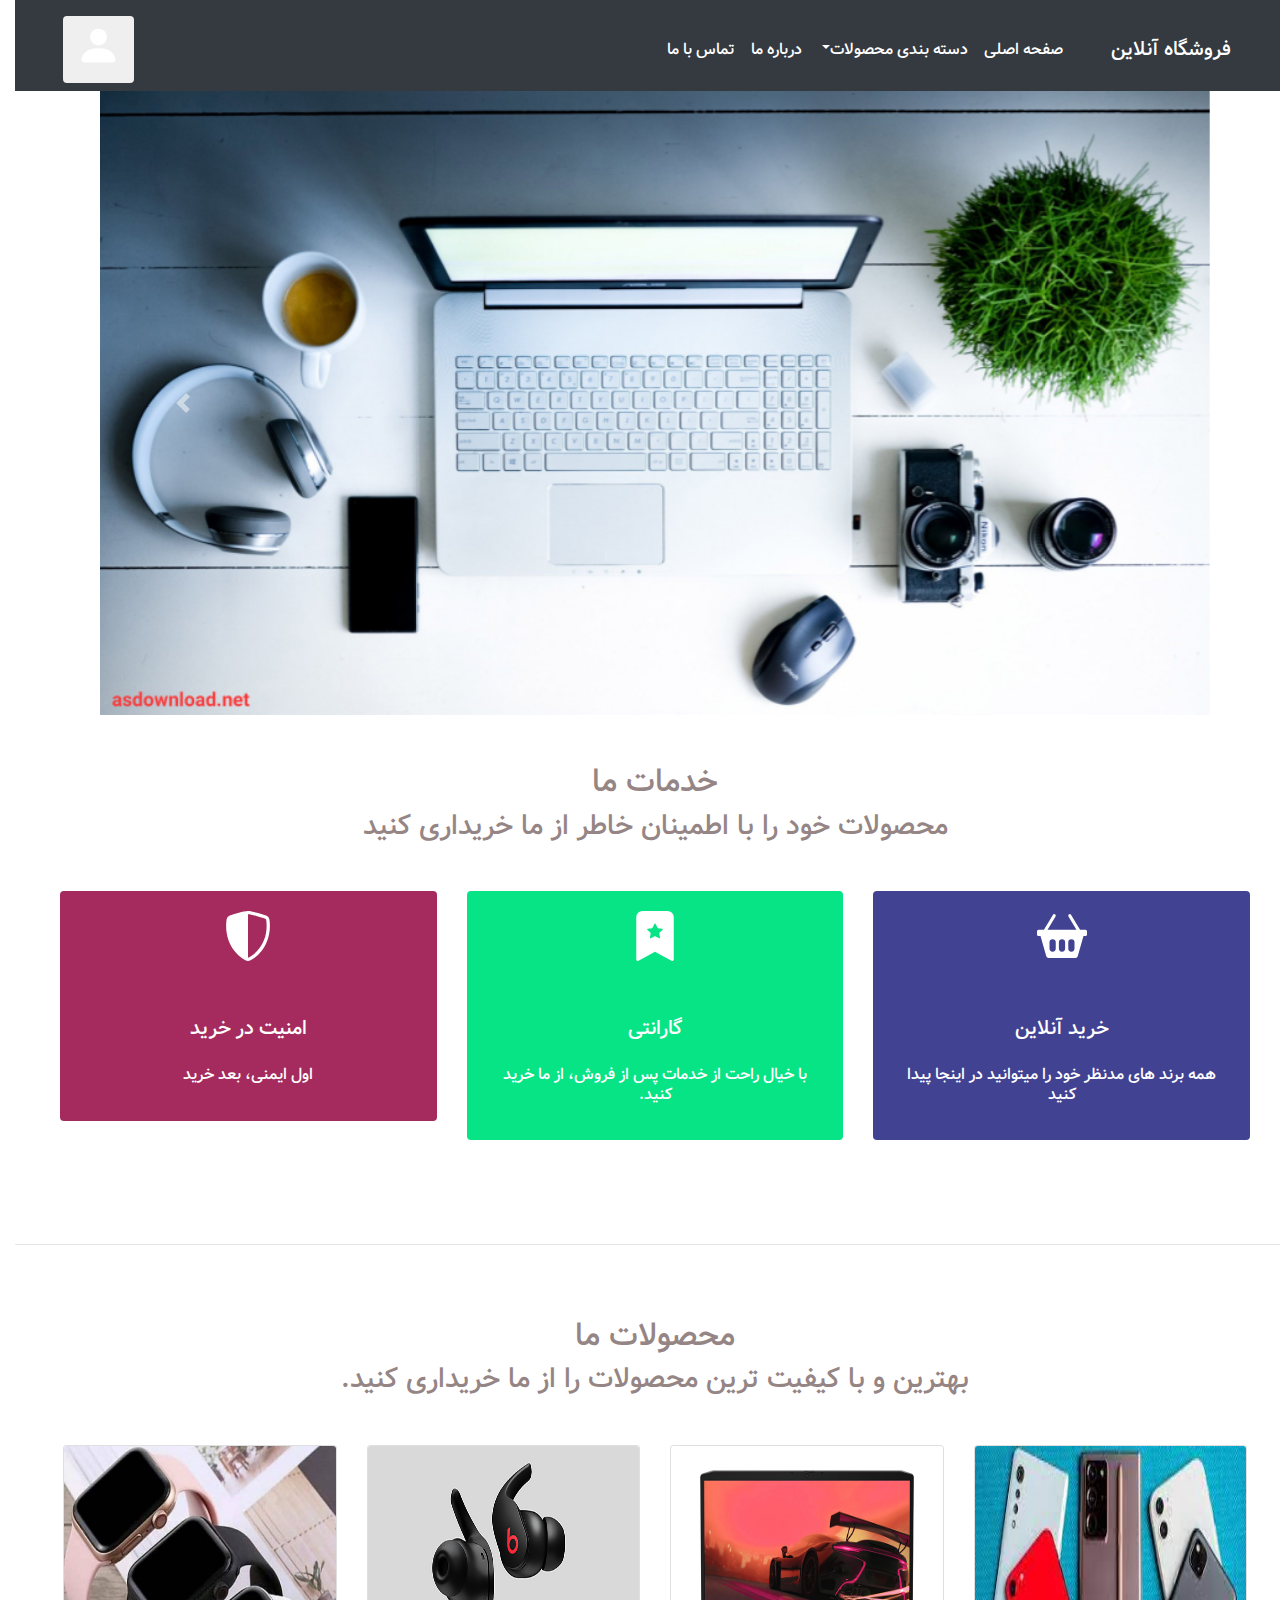
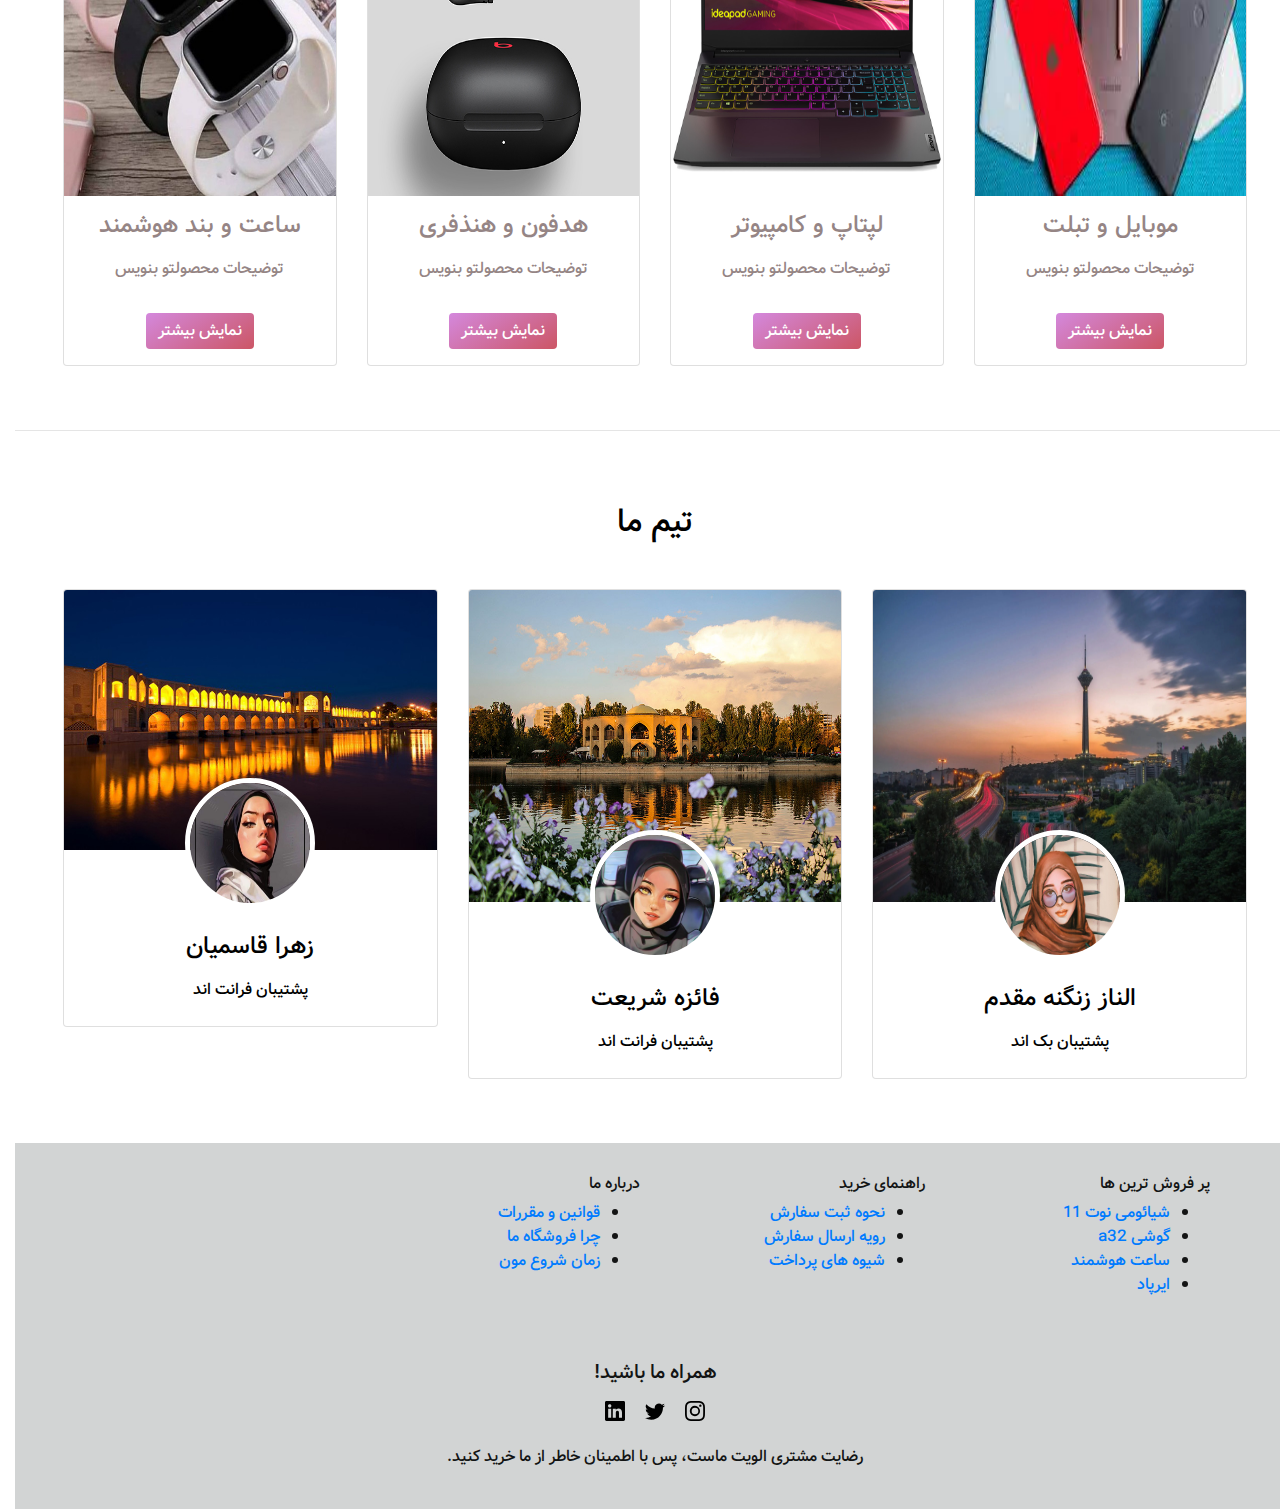
==== html/index.html @ e64381e4 "first comment" ====
<!DOCTYPE html>
<html lang="fa" dir="rtl">
<head>
    <meta charset="UTF-8">
    <meta name="viewport" content="width=device-width, initial-scale=1.0">
    <meta http-equiv="X-UA-Compatible" content="IE=edge" />
    <title>Template</title>
    <link rel="stylesheet" href="../css/style.css" />
    

    <link
      rel="stylesheet"
      href="https://cdn.rtlcss.com/bootstrap/v4.5.3/css/bootstrap.min.css"
      integrity="sha384-JvExCACAZcHNJEc7156QaHXTnQL3hQBixvj5RV5buE7vgnNEzzskDtx9NQ4p6BJe"
      crossorigin="anonymous">

    <link rel="stylesheet"
    href="https://cdn.jsdelivr.net/npm/bootstrap@4.0.0/dist/css/bootstrap.min.css"
    integrity="sha384-Gn5384xqQ1aoWXA+058RXPxPg6fy4IWvTNh0E263XmFcJlSAwiGgFAW/dAiS6JXm"
    crossorigin="anonymous">
    

    

</head>
<body>
    
  <!--header-->
    <header>
        <nav class="navbar navbar-expand-lg navbar-dark bg-dark px-5 pt-3" id="main-menu">
            <a href="#" class="navbar-brand">فروشگاه آنلاین</a>

            <button class="navbar-toggler" data-toggle="collapse" data-target="#main-nav">
                <span class="navbar-toggler-icon"></span>

            </button>

            <div class="collapse navbar-collapse justify-content-md-between" id="main-nav">

                <!--tab-bar-->
                <ul class="navbar-nav">
                    <li class="nav-item">
                        <a href="#" class="nav-link">صفحه اصلی</a>
                    </li>

                    <li class="nav-item dropdown">
                        <a href="#" class="nav-link dropdown-toggle" data-toggle="dropdown">دسته بندی محصولات</a>
                        <div class="dropdown-menu">
                            <a href="#" class="dropdown-item" id="women">لپتاپ</a>
                            <div class="dropdown-divider"></div>
                            <a href="#" class="dropdown-item">موبایل</a>
                            <div class="dropdown-divider"></div>
                            <a href="#" class="dropdown-item">کامپیوتر</a>
                        </div>
                    </li>

                    <li class="nav-item">
                        <a href="#" class="nav-link">درباره ما</a>
                    </li>

                    <li class="nav-item">
                        <a href="#" class="nav-link">تماس با ما</a>
                    </li>

                </ul>

                <!--icon login person-->
                <button class="btn text-white" data-toggle="modal" data-target="#login-modal">
                        <svg xmlns="http://www.w3.org/2000/svg" width="45" height="45" fill="currentColor" class="bi bi-person-fill" viewBox="0 0 16 16">
                          <path d="M3 14s-1 0-1-1 1-4 6-4 6 3 6 4-1 1-1 1H3Zm5-6a3 3 0 1 0 0-6 3 3 0 0 0 0 6Z"/>
                        </svg>
                </button>
                
            </div>
        </nav>
      <!--close navbar-->

  <!--model-login-person-->
  <!-- Modal -->
  <div class="modal fade" id="login-modal">
    <div class="modal-dialog">
      <div class="modal-content border-0">
        <div class="modal-header border-0">
          <h5 class="modal-title fs-5">ورود به سایت</h5>
          <button type="button" class="btn-close" data-bs-dismiss="modal" aria-label="Close">
            <span aria-hidden="true">&times;</span>
          </button>
        </div>
        <div class="modal-body px-5 py-5">
          <!--form-login-->
          <form>

            <div class="form-group" >
              <label for="exampleInputEmail1" >نام کاربری</label>
              <input type="email" class="form-control" id="exampleInputEmail1">
            </div>

            <div style="direction: rtl; text-align: right;" class="form-group">
              <label for="exampleInputPassword1" class="form-label">رمز عبور</label>
              <input type="password" class="form-control" id="exampleInputPassword1">
            </div>

            <button type="submit" class="btn btn-primary m-login" >ورود</button>

          </form>

        </div>
        <div class="modal-footer border-0 py-4">
            <div class="container-fluid">
                <div class="row">
                    <div class="col-12 text-white d-flex justify-content-center">
                        ورود با :
                    </div>
                    <div class="col-12 d-flex justify-content-center mt-2">
                        <!--icon-facebook-->
                        <a href="#" class="text-white h2">
                          <svg xmlns="http://www.w3.org/2000/svg" width="25" height="25" fill="currentColor" class="bi bi-facebook" viewBox="0 0 16 16">
                            <path d="M16 8.049c0-4.446-3.582-8.05-8-8.05C3.58 0-.002 3.603-.002 8.05c0 4.017 2.926 7.347 6.75 7.951v-5.625h-2.03V8.05H6.75V6.275c0-2.017 1.195-3.131 3.022-3.131.876 0 1.791.157 1.791.157v1.98h-1.009c-.993 0-1.303.621-1.303 1.258v1.51h2.218l-.354 2.326H9.25V16c3.824-.604 6.75-3.934 6.75-7.951z"/>
                          </svg>
                        </a>
                        
                        <!--icon-twitter-->
                        <a href="#" class="text-white h2 mx-3">
                          <svg xmlns="http://www.w3.org/2000/svg" width="25" height="25" fill="currentColor" class="bi bi-twitter" viewBox="0 0 16 16">
                            <path d="M5.026 15c6.038 0 9.341-5.003 9.341-9.334 0-.14 0-.282-.006-.422A6.685 6.685 0 0 0 16 3.542a6.658 6.658 0 0 1-1.889.518 3.301 3.301 0 0 0 1.447-1.817 6.533 6.533 0 0 1-2.087.793A3.286 3.286 0 0 0 7.875 6.03a9.325 9.325 0 0 1-6.767-3.429 3.289 3.289 0 0 0 1.018 4.382A3.323 3.323 0 0 1 .64 6.575v.045a3.288 3.288 0 0 0 2.632 3.218 3.203 3.203 0 0 1-.865.115 3.23 3.23 0 0 1-.614-.057 3.283 3.283 0 0 0 3.067 2.277A6.588 6.588 0 0 1 .78 13.58a6.32 6.32 0 0 1-.78-.045A9.344 9.344 0 0 0 5.026 15z"/>
                          </svg>
                        </a>

                        <!--icon-gmail-->
                        <a href="#" class="text-white h2">
                          <svg xmlns="http://www.w3.org/2000/svg" width="25" height="25" fill="currentColor" class="bi bi-google" viewBox="0 0 16 16">
                            <path d="M15.545 6.558a9.42 9.42 0 0 1 .139 1.626c0 2.434-.87 4.492-2.384 5.885h.002C11.978 15.292 10.158 16 8 16A8 8 0 1 1 8 0a7.689 7.689 0 0 1 5.352 2.082l-2.284 2.284A4.347 4.347 0 0 0 8 3.166c-2.087 0-3.86 1.408-4.492 3.304a4.792 4.792 0 0 0 0 3.063h.003c.635 1.893 2.405 3.301 4.492 3.301 1.078 0 2.004-.276 2.722-.764h-.003a3.702 3.702 0 0 0 1.599-2.431H8v-3.08h7.545z"/>
                          </svg>
                        </a>

                    </div>
                </div>
            </div>
        </div>
      </div>
    </div>
  </div>
  <!--close modal-->

  <!--carousel begin-->
  <div class="container"> 
    <div id="mycarousel" class="carousel slide" data-ride="carousel">
        <div class="carousel-inner">
          <div class="carousel-item active">
            <img class="d-block w-100" src="../img/01.jpg" alt="First slide">
          </div>
          <div class="carousel-item">
            <img class="d-block w-100" src="../img/2.jpg" alt="Second slide">
          </div>
          <div class="carousel-item">
            <img class="d-block w-100" src="../img/3.jpg" alt="Third slide">
          </div>
        </div>
        <a class="carousel-control-prev" href="#mycarousel" role="button" data-slide="prev">
          <span class="carousel-control-prev-icon" aria-hidden="true"></span>
          <span class="sr-only">Previous</span>
        </a>
        <a class="carousel-control-next" href="#mycarousel" role="button" data-slide="next">
          <span class="carousel-control-next-icon" aria-hidden="true"></span>
          <span class="sr-only">Next</span>
        </a>
      </div>
</div>
<!--ccarousel end-->
  
    </header>
  <!--header end-->

  <!--servises-->
  <section class="services py-4">
    <div class="cuntainer">
      <!--text-->
      <div class="row">
        <div  class="col-12 text-center my-4">
          <h2>خدمات ما</h2>
          <h3>محصولات خود را با اطمینان خاطر از ما خریداری کنید</h3>
        </div>
      </div>

        <!--card-->
        <div class="row my-0 mb-5" id="card-row">
          <!--card1-->
          <div class="col-12 col-md-4 py-3">
            <div class="card text-center border-0 shadow text-white" style="background: rgb(66, 66, 147);">
              <div class="card-body">
                <svg xmlns="http://www.w3.org/2000/svg" width="50" height="50" fill="currentColor" class="bi bi-basket2-fill" viewBox="0 0 16 16">
                  <path d="M5.929 1.757a.5.5 0 1 0-.858-.514L2.217 6H.5a.5.5 0 0 0-.5.5v1a.5.5 0 0 0 .5.5h.623l1.844 6.456A.75.75 0 0 0 3.69 15h8.622a.75.75 0 0 0 .722-.544L14.877 8h.623a.5.5 0 0 0 .5-.5v-1a.5.5 0 0 0-.5-.5h-1.717L10.93 1.243a.5.5 0 1 0-.858.514L12.617 6H3.383L5.93 1.757zM4 10a1 1 0 0 1 2 0v2a1 1 0 1 1-2 0v-2zm3 0a1 1 0 0 1 2 0v2a1 1 0 1 1-2 0v-2zm4-1a1 1 0 0 1 1 1v2a1 1 0 1 1-2 0v-2a1 1 0 0 1 1-1z"/>
                </svg>
                <h5 class="card-title my-4 pt-4">خرید آنلاین</h5>
                <h6 class="card-text pb-3">همه برند های مدنظر خود را میتوانید در اینجا پیدا کنید</h6>
              </div>
            </div>
          </div>
          <!--card2-->
          <div class="col-12 col-md-4 py-3">
            <div class="card text-center border-0 shadow text-white" style="background:  rgb(7, 228, 133) ;">
              <div class="card-body">
                <svg xmlns="http://www.w3.org/2000/svg" width="50" height="50" fill="currentColor" class="bi bi-bookmark-star-fill" viewBox="0 0 16 16">
                  <path fill-rule="evenodd" d="M2 15.5V2a2 2 0 0 1 2-2h8a2 2 0 0 1 2 2v13.5a.5.5 0 0 1-.74.439L8 13.069l-5.26 2.87A.5.5 0 0 1 2 15.5zM8.16 4.1a.178.178 0 0 0-.32 0l-.634 1.285a.178.178 0 0 1-.134.098l-1.42.206a.178.178 0 0 0-.098.303L6.58 6.993c.042.041.061.1.051.158L6.39 8.565a.178.178 0 0 0 .258.187l1.27-.668a.178.178 0 0 1 .165 0l1.27.668a.178.178 0 0 0 .257-.187L9.368 7.15a.178.178 0 0 1 .05-.158l1.028-1.001a.178.178 0 0 0-.098-.303l-1.42-.206a.178.178 0 0 1-.134-.098L8.16 4.1z"/>
                </svg>
                <h5 class="card-title my-4 pt-4">گارانتی</h5>
                <h6 class="card-text pb-3">با خیال راحت از خدمات پس از فروش، از ما خرید کنید.</h6>
              </div>
            </div>
          </div>
          <!--card3-->
          <div class="col-12 col-md-4 my-3">
            <div class="card text-center border-0 shadow text-white" style="background: rgb(165, 43, 94);">
              <div class="card-body">
                <svg xmlns="http://www.w3.org/2000/svg" width="50" height="50" fill="currentColor" class="bi bi-shield-shaded" viewBox="0 0 16 16">
                  <path fill-rule="evenodd" d="M8 14.933a.615.615 0 0 0 .1-.025c.076-.023.174-.061.294-.118.24-.113.547-.29.893-.533a10.726 10.726 0 0 0 2.287-2.233c1.527-1.997 2.807-5.031 2.253-9.188a.48.48 0 0 0-.328-.39c-.651-.213-1.75-.56-2.837-.855C9.552 1.29 8.531 1.067 8 1.067v13.866zM5.072.56C6.157.265 7.31 0 8 0s1.843.265 2.928.56c1.11.3 2.229.655 2.887.87a1.54 1.54 0 0 1 1.044 1.262c.596 4.477-.787 7.795-2.465 9.99a11.775 11.775 0 0 1-2.517 2.453 7.159 7.159 0 0 1-1.048.625c-.28.132-.581.24-.829.24s-.548-.108-.829-.24a7.158 7.158 0 0 1-1.048-.625 11.777 11.777 0 0 1-2.517-2.453C1.928 10.487.545 7.169 1.141 2.692A1.54 1.54 0 0 1 2.185 1.43 62.456 62.456 0 0 1 5.072.56z"/>
                </svg>
                <h5 class="card-title my-4 pt-4">امنیت در خرید</h5>
                <h6 class="card-text pb-3">اول ایمنی، بعد خرید</h6>
              </div>
            </div>
          </div>

        </div>
        <!--card end/row-->

    </div>
  </section>
  <!--servises end-->
  <hr>

  <!--product begin-->
  <section class="services">
    <div class="cuntainer m-5">
      <!--text-->
      <div class="row mt-0">
        <div  class="col-12 text-center my-4">
          <h2>محصولات ما</h2>
          <h3>بهترین و با کیفیت ترین محصولات را از ما خریداری کنید.</h3>
        </div>
      </div>
      
      <div class="row">
        <div class="col-lg-3 col-md-6 my-3">
        <div class="card text-center">
          <img class="card-img-top" width="400px" height="350px" src="../img/p1.jpg" alt="">
          <div class="card-block">
            <h4 class="card-title my-3">موبایل و تبلت</h4>
            <p class="card-text">توضیحات محصولتو بنویس</p>
            <div class="py-3">
              <a href="http://v4-alpha.getbootstrap.com/components/card/" class="btn btn-primary pro-btn">نمایش بیشتر</a>
            </div>
            
        </div>
        </div>
      </div>
    
    <div class="col-lg-3 col-md-6 my-3">
        <div class="card card-inverse card-primary text-center">
          <img class="card-img-top" width="400px" height="350px" src="../img/p2.jpg" alt="">
          <div class="card-block">
            <h4 class="card-title my-3">لپتاپ و کامپیوتر</h4>
            <p class="card-text">توضیحات محصولتو بنویس</p>
            <div class="py-3">
            <a href="http://v4-alpha.getbootstrap.com/components/card/" class="btn btn-primary pro-btn">نمایش بیشتر</a>
            </div>
            
        </div>
        </div>
    </div>
    
    
    <div class="col-lg-3 col-md-6 my-3">
        <div class="card card-inverse card-success text-center">
          <img class="card-img-top" width="400px" height="350px" src="../img/p3.jpg" alt="">
          <div class="card-block">
            <h4 class="card-title my-3">هدفون و هنذفری</h4>
            <p class="card-text">توضیحات محصولتو بنویس</p>
            <div class="py-3">
              <a href="http://v4-alpha.getbootstrap.com/components/card/" class="btn btn-primary pro-btn">نمایش بیشتر</a>
            </div>
        </div>
        </div>
    </div>
    
    <div class="col-lg-3 col-md-6 my-3">
        <div class="card card-inverse card-info text-center">
          <img class="card-img-top" width="400px" height="350px" src="../img/p4.jpeg" alt="">
          <div class="card-block">
            <h4 class="card-title my-3">ساعت و بند هوشمند</h4>
            <p class="card-text">توضیحات محصولتو بنویس</p>
            <div class="py-3">
              <a href="http://v4-alpha.getbootstrap.com/components/card/" class="btn btn-primary pro-btn">نمایش بیشتر</a>
            </div>
        </div>
        </div>
    </div>
    
    </div>
</div>
    </div>
  </section>
  <!--product end-->
   <hr>

  <!-- Instagram Section Begin -->
  <!--<section class="instagram spad py-4">
    <div class="container">
        <div class="row">
            <div class="col-lg-8">
                <div class="instagram__pic">
                    <div class="instagram__pic__item set-bg" data-setbg="">
                      <img src="../img/teaser1.jpg" width="250px" height="250px" alt="">
                    </div>
                    <div class="instagram__pic__item set-bg" data-setbg="">
                      <img src="../img/teaser2.jpg" width="250px" height="250px" alt="">
                    </div>
                    <div class="instagram__pic__item set-bg" data-setbg="">
                      <img src="../img/teaser3.jpg" width="250px" height="250px" alt="">
                    </div>
                    <div class="instagram__pic__item set-bg" data-setbg="">
                      <img src="../img/teaser4.jpg" width="250px" height="250px" alt="">
                    </div>
                    <div class="instagram__pic__item set-bg" data-setbg="">
                      <img src="../img/teaser5.jpg" width="250px" height="250px" alt="">
                    </div>
                    <div class="instagram__pic__item set-bg" data-setbg="">
                      <img src="../img/teaser6.jpg" width="250px" height="250px" alt="">
                    </div>
                </div>
            </div>
            <div class="col-lg-4">
                <div class="instagram__text">
                    <h2>Instagram</h2>
                    <p>Lorem ipsum dolor sit amet, consectetur adipiscing elit, sed do eiusmod tempor incididunt ut
                    labore et dolore magna aliqua.</p>
                    <h3>#Male_Fashion</h3>
                </div>
            </div>
        </div>
    </div>
</section>-->
<!-- Instagram Section End -->

<!--team begin-->
<section class="services" id="team">
  <div class="cuntainer m-5">
    <!--text-->
    <div class="row mt-0">
      <div  class="col-12 text-center my-4">
        <h2>تیم ما</h2>
      </div>
    </div>
    
    <div class="row">
      <div class="col-sm-6 col-md-4 my-3">
      <div class="card text-center">
        <img class="card-img-top" src="../img/team1.jpg" width="312" height="312" alt="">
        <div class="card-block">
          <div class="card-avetar">
            <img src="../img/admin1.jpg" width="100" height="150" alt="">
          </div>
          <h4 class="card-title my-3">الناز زنگنه مقدم</h4>
          <p class="card-text mb-4">پشتیبان بک اند</p>   
      </div>
    </div>
    </div>

    <div class="col-sm-6 col-md-4 my-3">
      <div class="card text-center">
        <img class="card-img-top" src="../img/team2.jpg" width="312" height="312" alt="">
        <div class="card-block">
          <div class="card-avetar">
            <img src="../img/admin2.jpeg" width="100" height="150" alt="">
          </div>
          <h4 class="card-title my-3">فائزه شریعت</h4>
          <p class="card-text mb-4">پشتیبان فرانت اند</p>   
      </div>
    </div>
    </div>

    <div class="col-sm-6 col-md-4 my-3">
      <div class="card text-center">
        <img class="card-img-top" src="../img/team3.jpg" alt="">
        <div class="card-block">
          <div class="card-avetar">
            <img src="../img/admin3.jpg" width="100" height="150" alt="">
          </div>
          <h4 class="card-title my-3">زهرا قاسمیان</h4>
          <p class="card-text mb-4">پشتیبان فرانت اند</p>   
      </div>
    </div>
    </div>

  </div>
</div>
</section>
<!--team end-->


<!-- Footer Section Begin -->
<footer class="footer" style="color: rgb(19, 20, 20); background-color:rgb(210, 212, 212);">
  <div class="container">
      <div class="row">
          <!--<div class="col-lg-3 col-md-6 col-sm-6" id="footer">
              <div class="footer__about" >
                  <div class="footer__logo">
                      <a href="#"><img src="img/footer-logo.png" alt=""></a>
                      <svg xmlns="http://www.w3.org/2000/svg" width="20" height="20" fill="currentColor" class="bi bi-browser-edge" viewBox="0 0 16 16">
                        <path d="M9.482 9.341c-.069.062-.17.153-.17.309 0 .162.107.325.3.456.877.613 2.521.54 2.592.538h.002c.667 0 1.32-.18 1.894-.519A3.838 3.838 0 0 0 16 6.819c.018-1.316-.44-2.218-.666-2.664l-.04-.08C13.963 1.487 11.106 0 8 0A8 8 0 0 0 .473 5.29C1.488 4.048 3.183 3.262 5 3.262c2.83 0 5.01 1.885 5.01 4.797h-.004v.002c0 .338-.168.832-.487 1.244l.006-.006a.594.594 0 0 1-.043.041Z"/>
                        <path d="M.01 7.753a8.137 8.137 0 0 0 .753 3.641 8 8 0 0 0 6.495 4.564 5.21 5.21 0 0 1-.785-.377h-.01l-.12-.075a5.45 5.45 0 0 1-1.56-1.463A5.543 5.543 0 0 1 6.81 5.8l.01-.004.025-.012c.208-.098.62-.292 1.167-.285.129.001.257.012.384.033a4.037 4.037 0 0 0-.993-.698l-.01-.005C6.348 4.282 5.199 4.263 5 4.263c-2.44 0-4.824 1.634-4.99 3.49Zm10.263 7.912c.088-.027.177-.054.265-.084-.102.032-.204.06-.307.086l.042-.002Z"/>
                        <path d="M10.228 15.667a5.21 5.21 0 0 0 .303-.086l.082-.025a8.019 8.019 0 0 0 4.162-3.3.25.25 0 0 0-.331-.35c-.215.112-.436.21-.663.294a6.367 6.367 0 0 1-2.243.4c-2.957 0-5.532-2.031-5.532-4.644.002-.135.017-.268.046-.399a4.543 4.543 0 0 0-.46 5.898l.003.005c.315.441.707.821 1.158 1.121h.003l.144.09c.877.55 1.721 1.078 3.328.996Z"/>
                      </svg>

                      <svg xmlns="http://www.w3.org/2000/svg" width="20" height="20" fill="currentColor" class="bi bi-browser-firefox" viewBox="0 0 16 16">
                        <path d="M13.384 3.408c.535.276 1.22 1.152 1.556 1.963a7.98 7.98 0 0 1 .503 3.897l-.009.077a8.533 8.533 0 0 1-.026.224A7.758 7.758 0 0 1 .006 8.257v-.04c.016-.363.055-.724.114-1.082.01-.074.075-.42.09-.489l.01-.051a6.551 6.551 0 0 1 1.041-2.35c.217-.31.46-.6.725-.87.233-.238.487-.456.758-.65a1.5 1.5 0 0 1 .26-.137c-.018.268-.04 1.553.268 1.943h.003a5.744 5.744 0 0 1 1.868-1.443 3.597 3.597 0 0 0 .021 1.896c.07.047.137.098.2.152.107.09.226.207.454.433l.068.066.009.009a1.933 1.933 0 0 0 .213.18c.383.287.943.563 1.306.741.201.1.342.168.359.193l.004.008c-.012.193-.695.858-.933.858-2.206 0-2.564 1.335-2.564 1.335.087.997.714 1.839 1.517 2.357a3.72 3.72 0 0 0 .439.241c.076.034.152.065.228.094.325.115.665.18 1.01.194 3.043.143 4.155-2.804 3.129-4.745v-.001a3.005 3.005 0 0 0-.731-.9 2.945 2.945 0 0 0-.571-.37l-.003-.002a2.679 2.679 0 0 1 1.87.454 3.915 3.915 0 0 0-3.396-1.983c-.078 0-.153.005-.23.01l-.042.003V4.31h-.002a3.882 3.882 0 0 0-.8.14 6.454 6.454 0 0 0-.333-.314 2.321 2.321 0 0 0-.2-.152 3.594 3.594 0 0 1-.088-.383 4.88 4.88 0 0 1 1.352-.289l.05-.003c.052-.004.125-.01.205-.012C7.996 2.212 8.733.843 10.17.002l-.003.005.003-.001.002-.002h.002l.002-.002a.028.028 0 0 1 .015 0 .02.02 0 0 1 .012.007 2.408 2.408 0 0 0 .206.48c.06.103.122.2.183.297.49.774 1.023 1.379 1.543 1.968.771.874 1.512 1.715 2.036 3.02l-.001-.013a8.06 8.06 0 0 0-.786-2.353Z"/>
                      </svg>

                      <svg xmlns="http://www.w3.org/2000/svg" width="20" height="20" fill="currentColor" class="bi bi-browser-edge" viewBox="0 0 16 16">
                        <path d="M9.482 9.341c-.069.062-.17.153-.17.309 0 .162.107.325.3.456.877.613 2.521.54 2.592.538h.002c.667 0 1.32-.18 1.894-.519A3.838 3.838 0 0 0 16 6.819c.018-1.316-.44-2.218-.666-2.664l-.04-.08C13.963 1.487 11.106 0 8 0A8 8 0 0 0 .473 5.29C1.488 4.048 3.183 3.262 5 3.262c2.83 0 5.01 1.885 5.01 4.797h-.004v.002c0 .338-.168.832-.487 1.244l.006-.006a.594.594 0 0 1-.043.041Z"/>
                        <path d="M.01 7.753a8.137 8.137 0 0 0 .753 3.641 8 8 0 0 0 6.495 4.564 5.21 5.21 0 0 1-.785-.377h-.01l-.12-.075a5.45 5.45 0 0 1-1.56-1.463A5.543 5.543 0 0 1 6.81 5.8l.01-.004.025-.012c.208-.098.62-.292 1.167-.285.129.001.257.012.384.033a4.037 4.037 0 0 0-.993-.698l-.01-.005C6.348 4.282 5.199 4.263 5 4.263c-2.44 0-4.824 1.634-4.99 3.49Zm10.263 7.912c.088-.027.177-.054.265-.084-.102.032-.204.06-.307.086l.042-.002Z"/>
                        <path d="M10.228 15.667a5.21 5.21 0 0 0 .303-.086l.082-.025a8.019 8.019 0 0 0 4.162-3.3.25.25 0 0 0-.331-.35c-.215.112-.436.21-.663.294a6.367 6.367 0 0 1-2.243.4c-2.957 0-5.532-2.031-5.532-4.644.002-.135.017-.268.046-.399a4.543 4.543 0 0 0-.46 5.898l.003.005c.315.441.707.821 1.158 1.121h.003l.144.09c.877.55 1.721 1.078 3.328.996Z"/>
                      </svg>
                  </div>
                  <p class="py-3">رضایت مشتری الویت ماست، پس با اطمینان خاطر از ما خرید کنید.</p>
                  <a href="#"><img src="img/payment.png" alt=""></a>
              </div>
          </div>-->
          <div class="col-lg-2 offset-lg-1 col-md-3 col-sm-6">
              <div class="footer__widget" id="footer">
                  <h6>پر فروش ترین ها</h6>
                  <ul>
                      <li><a href="#">شیائومی نوت 11</a></li>
                      <li><a href="#">گوشی a32</a></li>
                      <li><a href="#">ساعت هوشمند</a></li>
                      <li><a href="#">ایرپاد</a></li>
                  </ul>
              </div>
          </div>
          <div class="col-md-3 col-sm-6">
              <div class="footer__widget" id="footer"  >
                  <h6>راهنمای خرید</h6>
                  <ul>
                      <li><a href="#">نحوه ثبت سفارش</a></li>
                      <li><a href="#">رویه ارسال سفارش</a></li>
                      <li><a href="#">شیوه های پرداخت</a></li>
                      
                  </ul>
              </div>
          </div>
          <!--<div class="col-lg-3 offset-lg-1 col-md-6 col-sm-6">
              <div class="footer__widget">
                  <h6>درباره ما</h6>
                  <div class="footer__newslatter">
                      <p>Be the first to know about new arrivals, look books, sales & promos!</p>
                      <form action="#">
                          <input type="text" placeholder="Your email">
                          <button type="submit"><span class="icon_mail_alt"></span></button>
                      </form>
                  </div>
              </div>
          </div>-->
          <div class="col-md-3 col-sm-6">
            <div class="footer__widget" id="footer"  >
                <h6>درباره ما</h6>
                <ul>
                    <li><a href="#">قوانین و مقررات</a></li>
                    <li><a href="#">چرا فروشگاه ما</a></li>
                    <li><a href="#">زمان شروع مون</a></li>
                    
                </ul>
            </div>
        </div>

      </div>

      
      <div class="row">
          <div class="col-lg-12 text-center mt-5">
            <h5> همراه ما باشید!</h5>
              <div class="footer-logo p-2">
                <!--instagram-->
                <a href="#" style="color: black;">
                  <svg xmlns="http://www.w3.org/2000/svg" width="20" height="20" fill="currentColor" class="bi bi-instagram" viewBox="0 0 16 16">
                  <path d="M8 0C5.829 0 5.556.01 4.703.048 3.85.088 3.269.222 2.76.42a3.917 3.917 0 0 0-1.417.923A3.927 3.927 0 0 0 .42 2.76C.222 3.268.087 3.85.048 4.7.01 5.555 0 5.827 0 8.001c0 2.172.01 2.444.048 3.297.04.852.174 1.433.372 1.942.205.526.478.972.923 1.417.444.445.89.719 1.416.923.51.198 1.09.333 1.942.372C5.555 15.99 5.827 16 8 16s2.444-.01 3.298-.048c.851-.04 1.434-.174 1.943-.372a3.916 3.916 0 0 0 1.416-.923c.445-.445.718-.891.923-1.417.197-.509.332-1.09.372-1.942C15.99 10.445 16 10.173 16 8s-.01-2.445-.048-3.299c-.04-.851-.175-1.433-.372-1.941a3.926 3.926 0 0 0-.923-1.417A3.911 3.911 0 0 0 13.24.42c-.51-.198-1.092-.333-1.943-.372C10.443.01 10.172 0 7.998 0h.003zm-.717 1.442h.718c2.136 0 2.389.007 3.232.046.78.035 1.204.166 1.486.275.373.145.64.319.92.599.28.28.453.546.598.92.11.281.24.705.275 1.485.039.843.047 1.096.047 3.231s-.008 2.389-.047 3.232c-.035.78-.166 1.203-.275 1.485a2.47 2.47 0 0 1-.599.919c-.28.28-.546.453-.92.598-.28.11-.704.24-1.485.276-.843.038-1.096.047-3.232.047s-2.39-.009-3.233-.047c-.78-.036-1.203-.166-1.485-.276a2.478 2.478 0 0 1-.92-.598 2.48 2.48 0 0 1-.6-.92c-.109-.281-.24-.705-.275-1.485-.038-.843-.046-1.096-.046-3.233 0-2.136.008-2.388.046-3.231.036-.78.166-1.204.276-1.486.145-.373.319-.64.599-.92.28-.28.546-.453.92-.598.282-.11.705-.24 1.485-.276.738-.034 1.024-.044 2.515-.045v.002zm4.988 1.328a.96.96 0 1 0 0 1.92.96.96 0 0 0 0-1.92zm-4.27 1.122a4.109 4.109 0 1 0 0 8.217 4.109 4.109 0 0 0 0-8.217zm0 1.441a2.667 2.667 0 1 1 0 5.334 2.667 2.667 0 0 1 0-5.334z"/>
                </svg>
              </a>

                <!--twitter-->
                <a href="#" class="mx-3" style="color: black;">
                <svg xmlns="http://www.w3.org/2000/svg" width="20" height="20" fill="currentColor" class="bi bi-twitter" viewBox="0 0 16 16">
                  <path d="M5.026 15c6.038 0 9.341-5.003 9.341-9.334 0-.14 0-.282-.006-.422A6.685 6.685 0 0 0 16 3.542a6.658 6.658 0 0 1-1.889.518 3.301 3.301 0 0 0 1.447-1.817 6.533 6.533 0 0 1-2.087.793A3.286 3.286 0 0 0 7.875 6.03a9.325 9.325 0 0 1-6.767-3.429 3.289 3.289 0 0 0 1.018 4.382A3.323 3.323 0 0 1 .64 6.575v.045a3.288 3.288 0 0 0 2.632 3.218 3.203 3.203 0 0 1-.865.115 3.23 3.23 0 0 1-.614-.057 3.283 3.283 0 0 0 3.067 2.277A6.588 6.588 0 0 1 .78 13.58a6.32 6.32 0 0 1-.78-.045A9.344 9.344 0 0 0 5.026 15z"/>
                </svg>
              </a>
              
                <!--linkdin-->
                <a href="#" style="color: black;">
                <svg xmlns="http://www.w3.org/2000/svg" width="20" height="20" fill="currentColor" class="bi bi-linkedin" viewBox="0 0 16 16">
                  <path d="M0 1.146C0 .513.526 0 1.175 0h13.65C15.474 0 16 .513 16 1.146v13.708c0 .633-.526 1.146-1.175 1.146H1.175C.526 16 0 15.487 0 14.854V1.146zm4.943 12.248V6.169H2.542v7.225h2.401zm-1.2-8.212c.837 0 1.358-.554 1.358-1.248-.015-.709-.52-1.248-1.342-1.248-.822 0-1.359.54-1.359 1.248 0 .694.521 1.248 1.327 1.248h.016zm4.908 8.212V9.359c0-.216.016-.432.08-.586.173-.431.568-.878 1.232-.878.869 0 1.216.662 1.216 1.634v3.865h2.401V9.25c0-2.22-1.184-3.252-2.764-3.252-1.274 0-1.845.7-2.165 1.193v.025h-.016a5.54 5.54 0 0 1 .016-.025V6.169h-2.4c.03.678 0 7.225 0 7.225h2.4z"/>
                </svg>
              </a>

                  <p class="p-3"> رضایت مشتری الویت ماست، پس با اطمینان خاطر از ما خرید کنید.</p>
              </div>
          </div>
      </div>

      
  </div>
</footer>
<!-- Footer Section End -->







  <!--script-->
  <script
      src="https://cdn.jsdelivr.net/npm/jquery@3.5.1/dist/jquery.slim.min.js"
      integrity="sha384-DfXdz2htPH0lsSSs5nCTpuj/zy4C+OGpamoFVy38MVBnE+IbbVYUew+OrCXaRkfj"
      crossorigin="anonymous">
  </script>
  
  <script
    src="https://cdn.jsdelivr.net/npm/popper.js@1.16.1/dist/umd/popper.min.js"
    integrity="sha384-9/reFTGAW83EW2RDu2S0VKaIzap3H66lZH81PoYlFhbGU+6BZp6G7niu735Sk7lN"
    crossorigin="anonymous">
  </script>

  <script
    src="https://cdn.jsdelivr.net/npm/bootstrap@4.6.2/dist/js/bootstrap.min.js"
    integrity="sha384-+sLIOodYLS7CIrQpBjl+C7nPvqq+FbNUBDunl/OZv93DB7Ln/533i8e/mZXLi/P+"
    crossorigin="anonymous">
  </script>
  <!--script end-->

    

</body>
</html>
---- css/style.css ----
/*{
    margin: 0;
    padding: 0;
    
    direction: rtl;
    font-family: Vazir;
}*/

@font-face { 
    font-family: Vazir-Medium;
    font-weight: normal;
    font-style: normal;
    src: url('../fonts/Vazir-Medium.woff2') format('woff2'),
    url('../fonts/Vazir-Medium.woff') format('woff'),
    url('../fonts/Vazir-Medium.eot') format('eot');
    
    
    

}


body{
    
    direction: rtl;
    font-family: Vazir-Medium !important
    
       /*font-family: 'iransans';*/
}

#main-menu{
    direction: rtl;
}

#main-menu .navbar-nav .nav-link{
    color: white;
}

.m-login{
    background: linear-gradient(90deg,#f093fb,#f5576c);
    border: none !important;
    padding: 10px !important;
    width: 45%;
    border-radius: 27px !important;
    margin: auto;
    margin-top: 30px;
    box-shadow: 0 0 3px #999;
    display: block !important;
    
}

#login-modal .modal-footer{
    background: #c4bdbd;
    
}



.dropdown-menu.show {
    min-width: 200px;
    border: none;
    box-shadow: 0 0 10px 0 rgba(0,0,0,.12);
    padding: 11px;
}

@media (min-width:768px) {
    #mycarousel {
        height: 100vh;
        overflow: hidden;
    }
}

.container #mycarousel{
    max-width: 100%;
    height: auto;
}

.services{
    color: #958585;
}

#card-row{
 margin: 30px;
 
}

.pro-btn {
    background: linear-gradient(147deg,#d488dd,#cc5665);
    border: none !important
}

.container {
    max-width: 1140vh;
    width: auto;
}

#team{
    color: black;
}

.card-avetar {
    width: 130px;
    height: 130px;
    overflow: hidden;
    margin: -72px auto 25px;
    border-radius: 50%;
    border: 5px solid #fff;
}

.card-avetar img{
    width: 100%;
}

#footer {
    text-align: justify;
    padding-top: 31px;
}
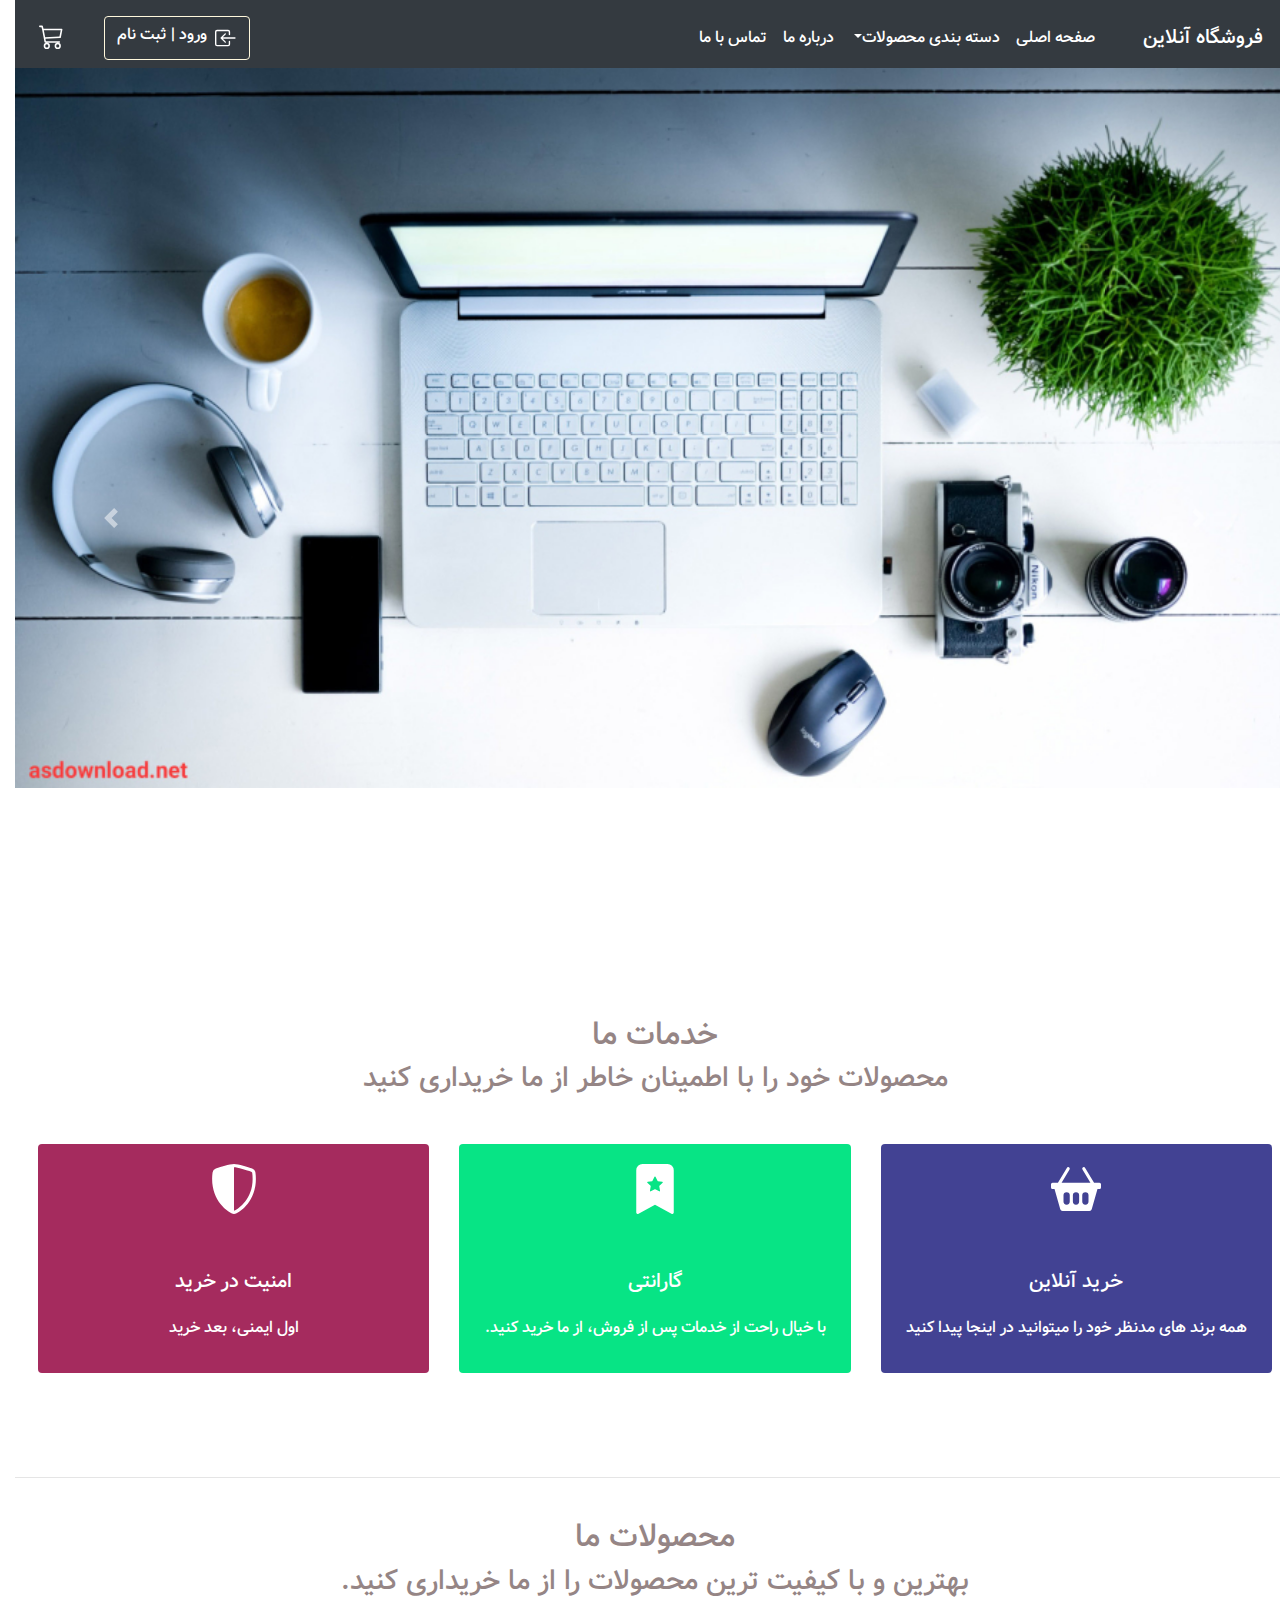
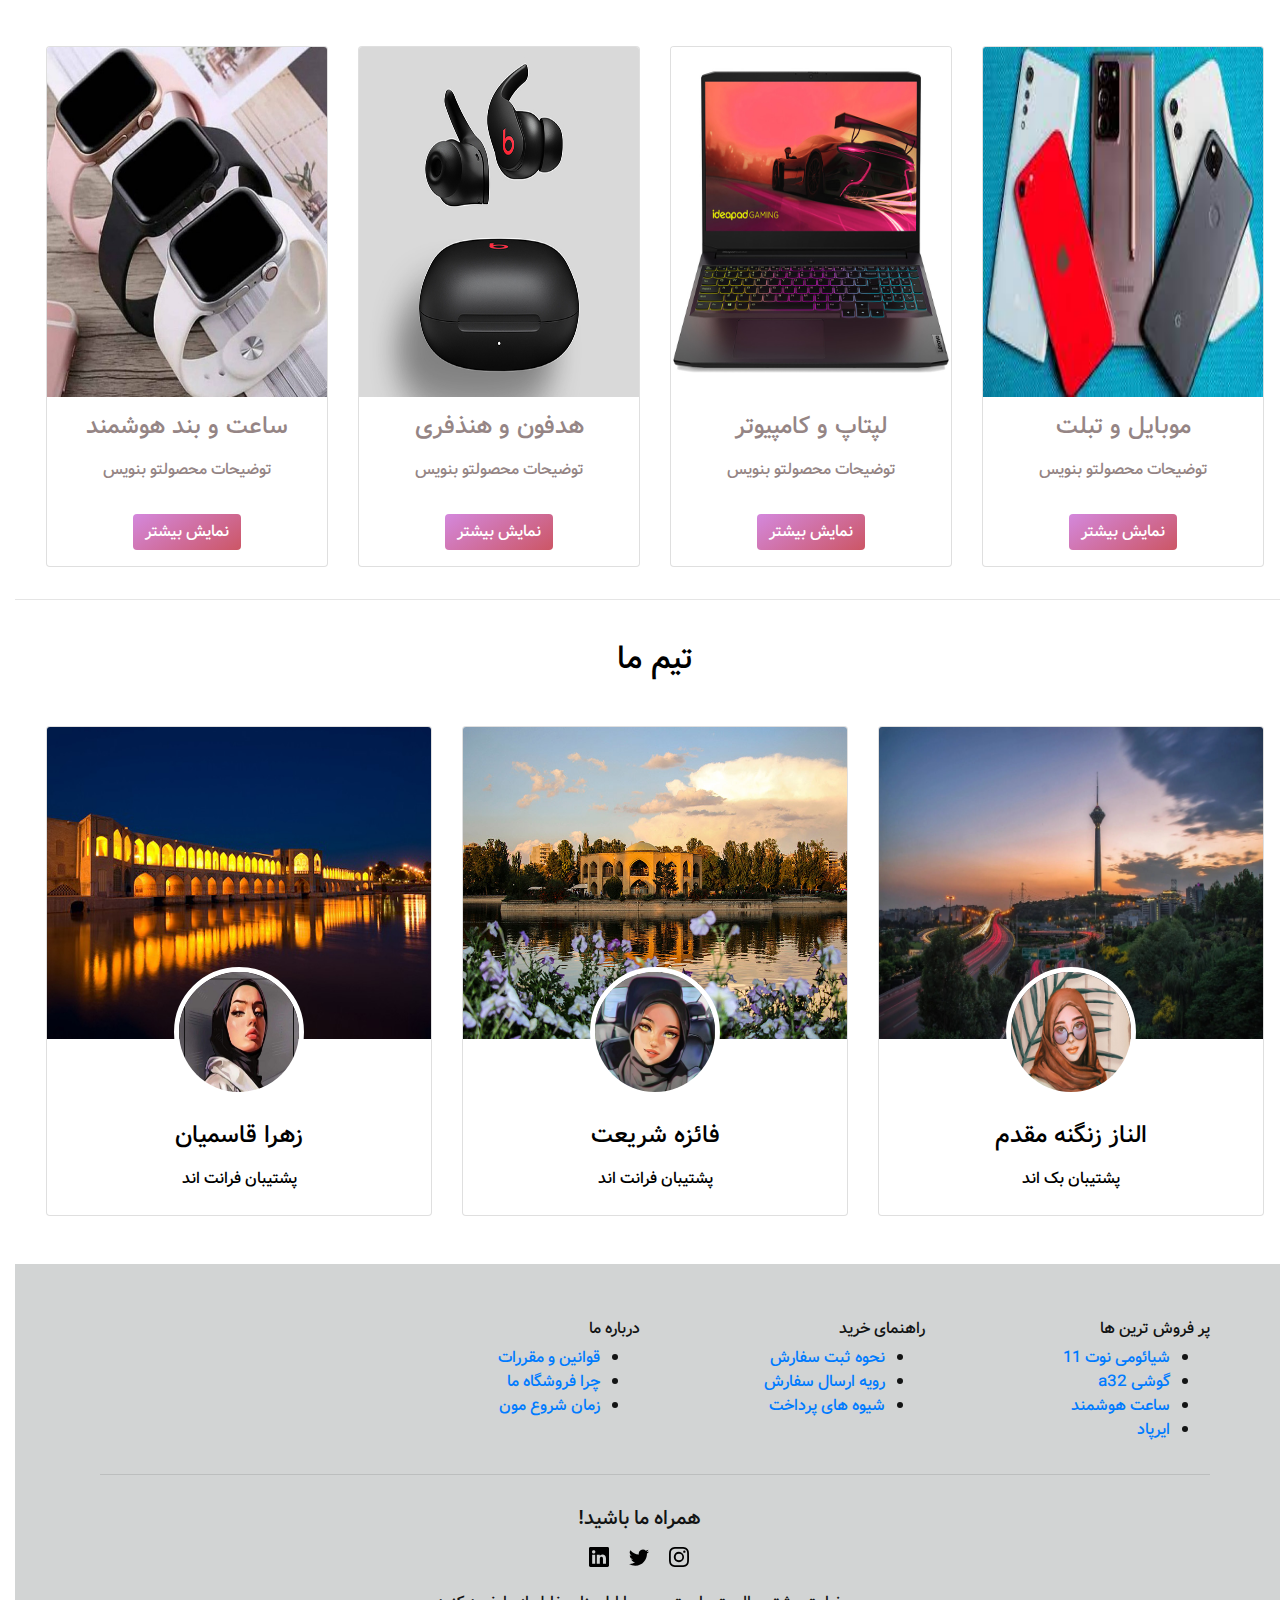
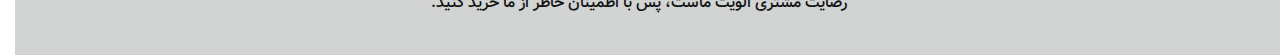
==== commit 13dc3c86: "add firstPage" ====
--- a/html/index.html
+++ b/html/index.html
@@ -8,26 +8,23 @@
     <link rel="stylesheet" href="../css/style.css" />
     
 
+    <link 
+    rel="stylesheet"
+    href="https://cdn.jsdelivr.net/npm/bootstrap@4.0.0/dist/css/bootstrap.min.css"
+    integrity="sha384-Gn5384xqQ1aoWXA+058RXPxPg6fy4IWvTNh0E263XmFcJlSAwiGgFAW/dAiS6JXm"
+    crossorigin="anonymous">
     <link
       rel="stylesheet"
       href="https://cdn.rtlcss.com/bootstrap/v4.5.3/css/bootstrap.min.css"
       integrity="sha384-JvExCACAZcHNJEc7156QaHXTnQL3hQBixvj5RV5buE7vgnNEzzskDtx9NQ4p6BJe"
-      crossorigin="anonymous">
-
-    <link rel="stylesheet"
-    href="https://cdn.jsdelivr.net/npm/bootstrap@4.0.0/dist/css/bootstrap.min.css"
-    integrity="sha384-Gn5384xqQ1aoWXA+058RXPxPg6fy4IWvTNh0E263XmFcJlSAwiGgFAW/dAiS6JXm"
-    crossorigin="anonymous">
-    
-
-    
+      crossorigin="anonymous"/>
 
 </head>
 <body>
     
   <!--header-->
     <header>
-        <nav class="navbar navbar-expand-lg navbar-dark bg-dark px-5 pt-3" id="main-menu">
+        <nav class="navbar navbar-expand-lg navbar-dark bg-dark pt-3 overflow-hidden" id="main-menu">
             <a href="#" class="navbar-brand">فروشگاه آنلاین</a>
 
             <button class="navbar-toggler" data-toggle="collapse" data-target="#main-nav">
@@ -65,11 +62,39 @@
                 </ul>
 
                 <!--icon login person-->
-                <button class="btn text-white" data-toggle="modal" data-target="#login-modal">
-                        <svg xmlns="http://www.w3.org/2000/svg" width="45" height="45" fill="currentColor" class="bi bi-person-fill" viewBox="0 0 16 16">
-                          <path d="M3 14s-1 0-1-1 1-4 6-4 6 3 6 4-1 1-1 1H3Zm5-6a3 3 0 1 0 0-6 3 3 0 0 0 0 6Z"/>
+                <div class="d-flex ai-center js-end">
+                  <a href="" class="btn text-white" data-toggle="modal" data-target="#login-modal" id="lodin-peson">
+                    <div class="d-flex ai-center js-center relative grow-1">
+                      <div class="d-flex ml-2 my-1">
+                        <svg xmlns="http://www.w3.org/2000/svg" width="22" height="22" fill="currentColor" class="bi bi-box-arrow-in-left" viewBox="0 0 16 16">
+                          <path fill-rule="evenodd" d="M10 3.5a.5.5 0 0 0-.5-.5h-8a.5.5 0 0 0-.5.5v9a.5.5 0 0 0 .5.5h8a.5.5 0 0 0 .5-.5v-2a.5.5 0 0 1 1 0v2A1.5 1.5 0 0 1 9.5 14h-8A1.5 1.5 0 0 1 0 12.5v-9A1.5 1.5 0 0 1 1.5 2h8A1.5 1.5 0 0 1 11 3.5v2a.5.5 0 0 1-1 0v-2z"/>
+                          <path fill-rule="evenodd" d="M4.146 8.354a.5.5 0 0 1 0-.708l3-3a.5.5 0 1 1 .708.708L5.707 7.5H14.5a.5.5 0 0 1 0 1H5.707l2.147 2.146a.5.5 0 0 1-.708.708l-3-3z"/>
                         </svg>
-                </button>
+                      </div>
+                      ورود | ثبت نام
+                    </div>
+                  </a>
+
+                  <span class="bg-200 mx-3 d-none d-block styles_BaseLayoutHeaderUserSection__divider__5TsZs"></span>
+                  <div class="pos-relative d-flex flex-column">
+                    <a href="" class="position-relative d-inline-flex pr-2 pl-0 p-lg-2 bg-000 radius py-2" data-cro-id="header-cart" style="color: white;">
+                      <div class="d-flex">
+                        <svg xmlns="http://www.w3.org/2000/svg" width="25" height="25" fill="currentColor" class="bi bi-cart3" viewBox="0 0 16 16">
+                          <path d="M0 1.5A.5.5 0 0 1 .5 1H2a.5.5 0 0 1 .485.379L2.89 3H14.5a.5.5 0 0 1 .49.598l-1 5a.5.5 0 0 1-.465.401l-9.397.472L4.415 11H13a.5.5 0 0 1 0 1H4a.5.5 0 0 1-.491-.408L2.01 3.607 1.61 2H.5a.5.5 0 0 1-.5-.5zM3.102 4l.84 4.479 9.144-.459L13.89 4H3.102zM5 12a2 2 0 1 0 0 4 2 2 0 0 0 0-4zm7 0a2 2 0 1 0 0 4 2 2 0 0 0 0-4zm-7 1a1 1 0 1 1 0 2 1 1 0 0 1 0-2zm7 0a1 1 0 1 1 0 2 1 1 0 0 1 0-2z"/>
+                        </svg>
+                      </div>
+                    </a>
+                  </div>
+                </div>
+                <!--<div class="pos-relative d-flex flex-column">
+                  <a class="pos-relative d-inline-flex pr-2 pl-0 p-2-lg bg-000 radius py-2" data-cro-id="header-cart" data-testid="MINI_CART_ICON" href="#">
+                    <div class="d-flex">
+
+                    </div>
+                  </a>
+                </div>-->
+                  
+          
                 
             </div>
         </nav>
@@ -143,7 +168,7 @@
   <!--close modal-->
 
   <!--carousel begin-->
-  <div class="container"> 
+  
     <div id="mycarousel" class="carousel slide" data-ride="carousel">
         <div class="carousel-inner">
           <div class="carousel-item active">
@@ -165,14 +190,13 @@
           <span class="sr-only">Next</span>
         </a>
       </div>
-</div>
 <!--ccarousel end-->
   
     </header>
   <!--header end-->
 
   <!--servises-->
-  <section class="services py-4">
+  <section class="services py-4 overflow-hidden">
     <div class="cuntainer">
       <!--text-->
       <div class="row">
@@ -183,7 +207,7 @@
       </div>
 
         <!--card-->
-        <div class="row my-0 mb-5" id="card-row">
+        <div class="row my-0 mb-5 mx-2" id="card-row">
           <!--card1-->
           <div class="col-12 col-md-4 py-3">
             <div class="card text-center border-0 shadow text-white" style="background: rgb(66, 66, 147);">
@@ -230,8 +254,8 @@
   <hr>
 
   <!--product begin-->
-  <section class="services">
-    <div class="cuntainer m-5">
+  <section class="services overflow-hidden">
+    <div class="cuntainer my-2">
       <!--text-->
       <div class="row mt-0">
         <div  class="col-12 text-center my-4">
@@ -240,7 +264,7 @@
         </div>
       </div>
       
-      <div class="row">
+      <div class="row mx-3">
         <div class="col-lg-3 col-md-6 my-3">
         <div class="card text-center">
           <img class="card-img-top" width="400px" height="350px" src="../img/p1.jpg" alt="">
@@ -343,8 +367,8 @@
 <!-- Instagram Section End -->
 
 <!--team begin-->
-<section class="services" id="team">
-  <div class="cuntainer m-5">
+<section class="services overflow-hidden" id="team">
+  <div class="cuntainer">
     <!--text-->
     <div class="row mt-0">
       <div  class="col-12 text-center my-4">
@@ -352,8 +376,8 @@
       </div>
     </div>
     
-    <div class="row">
-      <div class="col-sm-6 col-md-4 my-3">
+    <div class="row mx-3 my-3">
+      <div class="col-sm-6 col-md-4">
       <div class="card text-center">
         <img class="card-img-top" src="../img/team1.jpg" width="312" height="312" alt="">
         <div class="card-block">
@@ -366,7 +390,7 @@
     </div>
     </div>
 
-    <div class="col-sm-6 col-md-4 my-3">
+    <div class="col-sm-6 col-md-4">
       <div class="card text-center">
         <img class="card-img-top" src="../img/team2.jpg" width="312" height="312" alt="">
         <div class="card-block">
@@ -379,9 +403,9 @@
     </div>
     </div>
 
-    <div class="col-sm-6 col-md-4 my-3">
+    <div class="col-sm-6 col-md-4">
       <div class="card text-center">
-        <img class="card-img-top" src="../img/team3.jpg" alt="">
+        <img class="card-img-top" src="../img/team3.jpg" width="312" height="312" alt="">
         <div class="card-block">
           <div class="card-avetar">
             <img src="../img/admin3.jpg" width="100" height="150" alt="">
@@ -400,8 +424,8 @@
 
 <!-- Footer Section Begin -->
 <footer class="footer" style="color: rgb(19, 20, 20); background-color:rgb(210, 212, 212);">
-  <div class="container">
-      <div class="row">
+  <div class="container mt-5">
+      <div class="row pt-4">
           <!--<div class="col-lg-3 col-md-6 col-sm-6" id="footer">
               <div class="footer__about" >
                   <div class="footer__logo">
@@ -473,10 +497,11 @@
         </div>
 
       </div>
+      <hr>
 
       
       <div class="row">
-          <div class="col-lg-12 text-center mt-5">
+          <div class="col-lg-12 text-center m-3">
             <h5> همراه ما باشید!</h5>
               <div class="footer-logo p-2">
                 <!--instagram-->
@@ -493,6 +518,7 @@
                 </svg>
               </a>
               
+              
                 <!--linkdin-->
                 <a href="#" style="color: black;">
                 <svg xmlns="http://www.w3.org/2000/svg" width="20" height="20" fill="currentColor" class="bi bi-linkedin" viewBox="0 0 16 16">
@@ -500,7 +526,7 @@
                 </svg>
               </a>
 
-                  <p class="p-3"> رضایت مشتری الویت ماست، پس با اطمینان خاطر از ما خرید کنید.</p>
+                  <p class="pt-3 pb-0"> رضایت مشتری الویت ماست، پس با اطمینان خاطر از ما خرید کنید.</p>
               </div>
           </div>
       </div>
@@ -516,7 +542,7 @@
 
 
 
-  <!--script-->
+  <!--script begin-->
   <script
       src="https://cdn.jsdelivr.net/npm/jquery@3.5.1/dist/jquery.slim.min.js"
       integrity="sha384-DfXdz2htPH0lsSSs5nCTpuj/zy4C+OGpamoFVy38MVBnE+IbbVYUew+OrCXaRkfj"
--- a/css/style.css
+++ b/css/style.css
@@ -34,6 +34,10 @@
 
 #main-menu .navbar-nav .nav-link{
     color: white;
+}
+
+#lodin-peson{
+    border-color: cornsilk
 }
 
 .m-login{
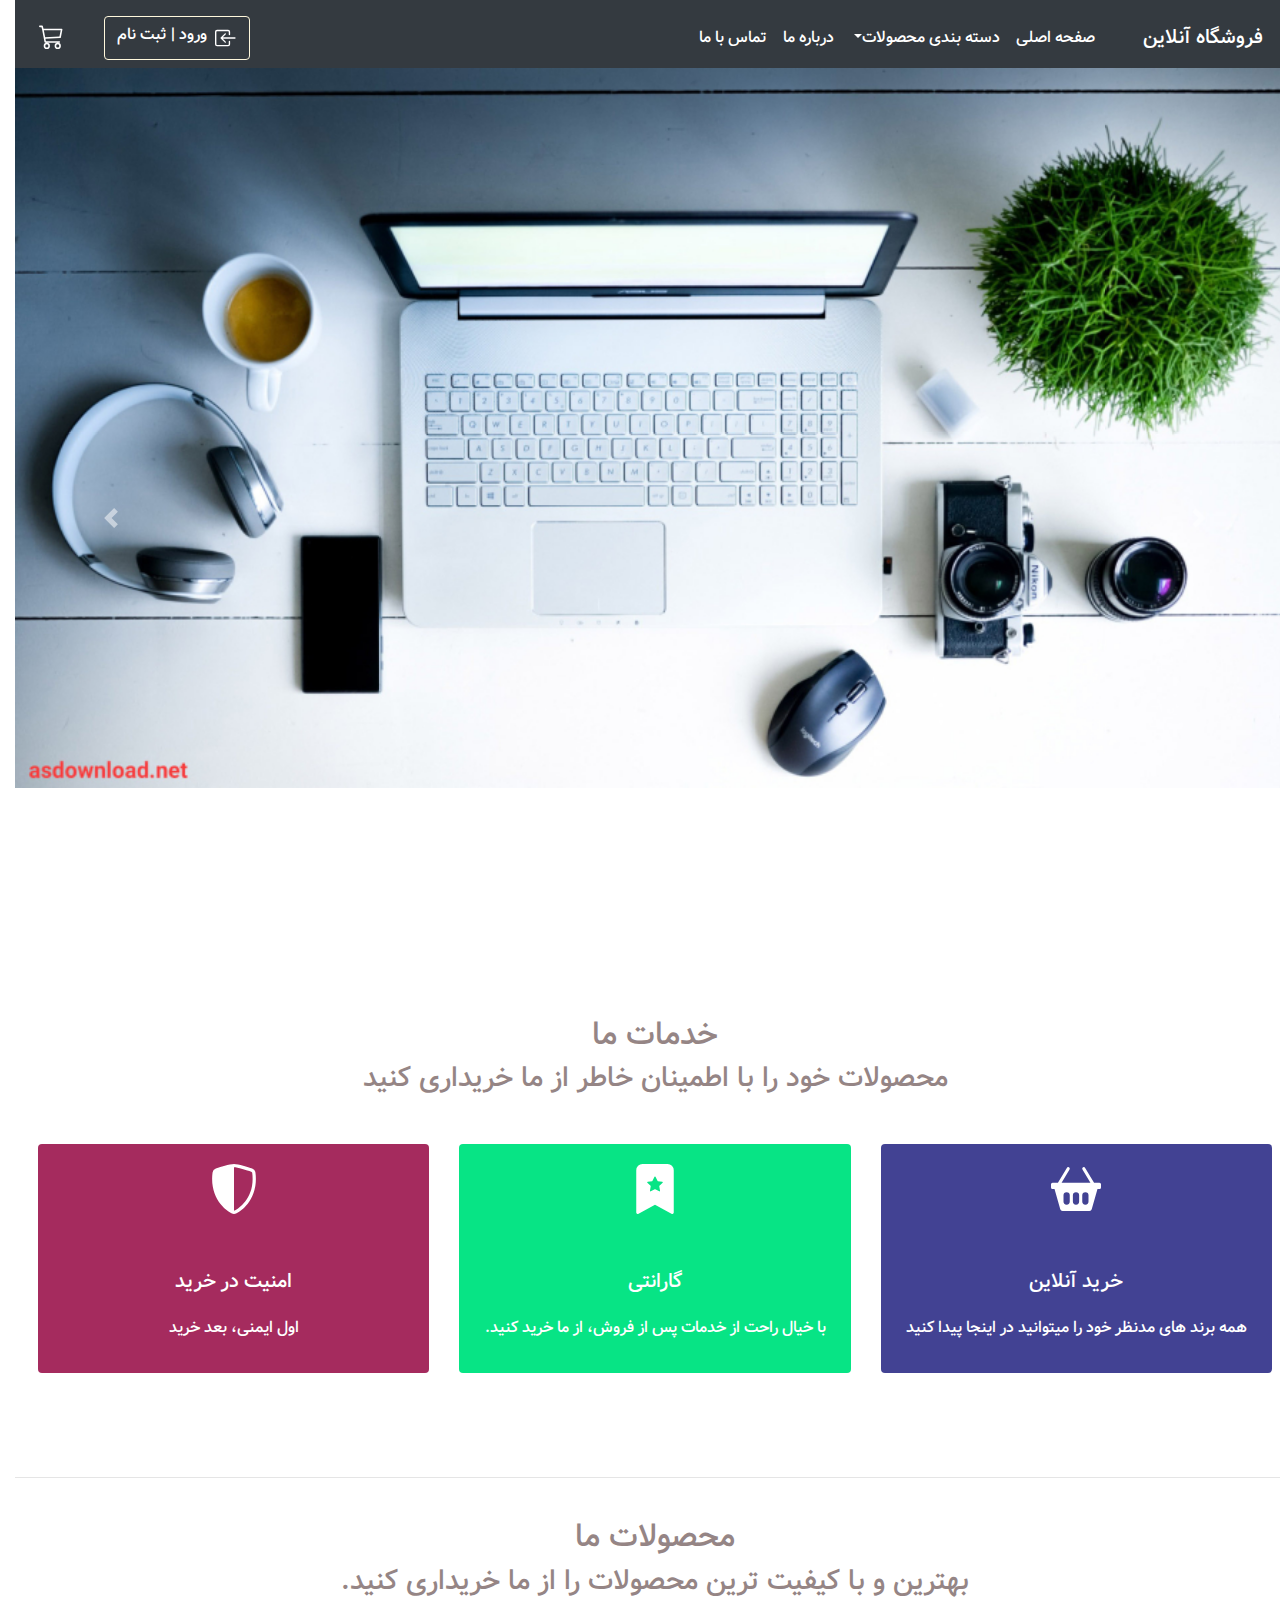
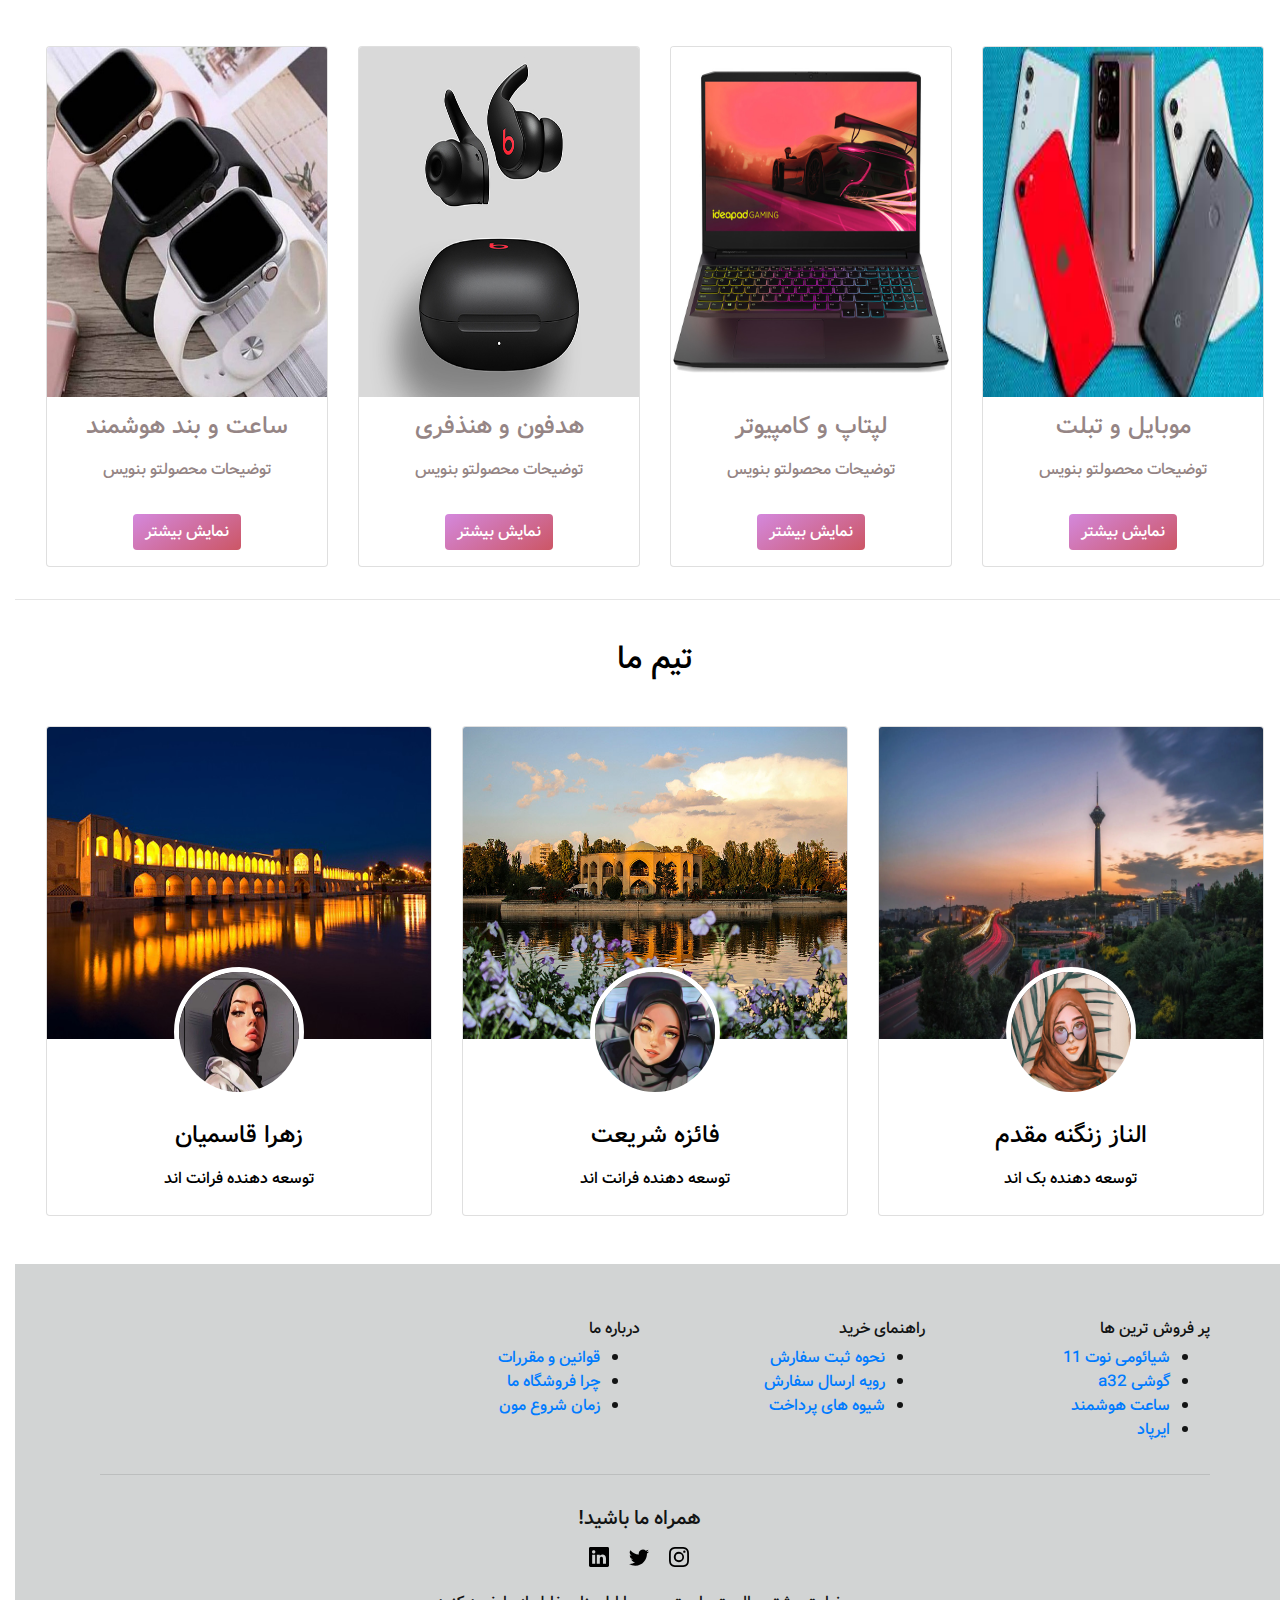
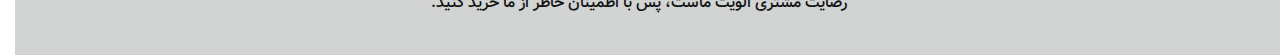
==== commit a7660525: "mobile page" ====
--- a/html/index.html
+++ b/html/index.html
@@ -43,7 +43,7 @@
                     <li class="nav-item dropdown">
                         <a href="#" class="nav-link dropdown-toggle" data-toggle="dropdown">دسته بندی محصولات</a>
                         <div class="dropdown-menu">
-                            <a href="#" class="dropdown-item" id="women">لپتاپ</a>
+                            <a href="#" class="dropdown-item" >لپتاپ</a>
                             <div class="dropdown-divider"></div>
                             <a href="#" class="dropdown-item">موبایل</a>
                             <div class="dropdown-divider"></div>
@@ -85,17 +85,7 @@
                       </div>
                     </a>
                   </div>
-                </div>
-                <!--<div class="pos-relative d-flex flex-column">
-                  <a class="pos-relative d-inline-flex pr-2 pl-0 p-2-lg bg-000 radius py-2" data-cro-id="header-cart" data-testid="MINI_CART_ICON" href="#">
-                    <div class="d-flex">
-
-                    </div>
-                  </a>
-                </div>-->
-                  
-          
-                
+                </div>   
             </div>
         </nav>
       <!--close navbar-->
@@ -168,8 +158,7 @@
   <!--close modal-->
 
   <!--carousel begin-->
-  
-    <div id="mycarousel" class="carousel slide" data-ride="carousel">
+  <div id="mycarousel" class="carousel slide" data-ride="carousel">
         <div class="carousel-inner">
           <div class="carousel-item active">
             <img class="d-block w-100" src="../img/01.jpg" alt="First slide">
@@ -272,7 +261,7 @@
             <h4 class="card-title my-3">موبایل و تبلت</h4>
             <p class="card-text">توضیحات محصولتو بنویس</p>
             <div class="py-3">
-              <a href="http://v4-alpha.getbootstrap.com/components/card/" class="btn btn-primary pro-btn">نمایش بیشتر</a>
+              <a href="../html/mobile.html" class="btn btn-primary pro-btn">نمایش بیشتر</a>
             </div>
             
         </div>
@@ -385,7 +374,7 @@
             <img src="../img/admin1.jpg" width="100" height="150" alt="">
           </div>
           <h4 class="card-title my-3">الناز زنگنه مقدم</h4>
-          <p class="card-text mb-4">پشتیبان بک اند</p>   
+          <p class="card-text mb-4">توسعه دهنده بک اند</p>   
       </div>
     </div>
     </div>
@@ -398,7 +387,7 @@
             <img src="../img/admin2.jpeg" width="100" height="150" alt="">
           </div>
           <h4 class="card-title my-3">فائزه شریعت</h4>
-          <p class="card-text mb-4">پشتیبان فرانت اند</p>   
+          <p class="card-text mb-4">توسعه دهنده فرانت اند</p>   
       </div>
     </div>
     </div>
@@ -411,7 +400,7 @@
             <img src="../img/admin3.jpg" width="100" height="150" alt="">
           </div>
           <h4 class="card-title my-3">زهرا قاسمیان</h4>
-          <p class="card-text mb-4">پشتیبان فرانت اند</p>   
+          <p class="card-text mb-4">توسعه دهنده فرانت اند</p>   
       </div>
     </div>
     </div>
--- a/css/style.css
+++ b/css/style.css
@@ -28,8 +28,11 @@
        /*font-family: 'iransans';*/
 }
 
+
+
 #main-menu{
     direction: rtl;
+    overflow: visible !important
 }
 
 #main-menu .navbar-nav .nav-link{
@@ -120,4 +123,114 @@
     padding-top: 31px;
 }
 
-
+/*mobile begin*/
+.breadcrumb-item {
+    background: #f3f2ee;
+    padding: 30px 0;
+}
+
+.breadcrumb_links_home span {
+    font-size: 15px;
+    color: #b7b7b7;
+    display: inline-block;
+}
+
+.spad {
+    padding-top: 78px;
+    padding-bottom: 78px;
+}
+
+.shop_sidebar_search{
+    margin-bottom: 45px;
+}
+
+.shop_sidebar_search form input{
+    width: 100%;
+    font-size: 15px;
+    color: #b7b7b7;
+    padding: 15px;
+    border: 1px solid #e5e5e5;
+    height: 42px;
+}
+
+.shop_sidebar_search form button{
+    color: #b7b7b7;
+    font-size: 15px;
+    border: none;
+    background: transparent;
+    position: absolute;
+    
+    /*right: 0;*/
+    padding: 0 15px;
+    top: 10px;
+    /*height: 100%;*/
+    left: 15px;
+}
+
+.shop_sidebar_accordion .card-body{
+    padding: 0;
+    padding-top: 3px;
+    padding-bottom: 20px;
+    border-bottom: 1px solid #e5e5e5;
+}
+
+.shop_product_option {
+    border: 2px solid #ede6e6;
+    padding: 0px;
+    
+}
+
+ /*.product_item_picture{
+    overflow: visible;
+}*/
+
+.col-lg-4.col-md-6.col-sm-6 {
+    padding-top: 30px;
+}
+
+.product_item_text {
+    padding-top: 25px;
+    position: relative;
+}
+
+/*.row {
+    display: -ms-flexbox;
+    display: flex;
+    -ms-flex-wrap: wrap;
+    flex-wrap: wrap;
+    margin-right: -15px;
+    margin-left: -15px;
+}*/
+
+/*style page number*/
+
+.product_pagination{
+    padding-top: 25px;
+    text-align: center;
+}
+
+nav.product_pagination {
+    direction: ltr;
+    
+}
+
+nav.product_pagination a {
+    border: 1px solid transparent;
+    border-radius: 50%;
+    /*height: 30px;
+    width: 30px;*/
+    text-align: center;
+    line-height: 18px;
+    color: black;
+}
+
+.page-item.active .page-link {
+    z-index: 3;
+    color: #702222 !important ;
+    background-color: #e5e5ed !important;
+    border-color: #007bff3b !important;
+}
+
+.product_pagination a.active {
+    border-color: #111111;
+}
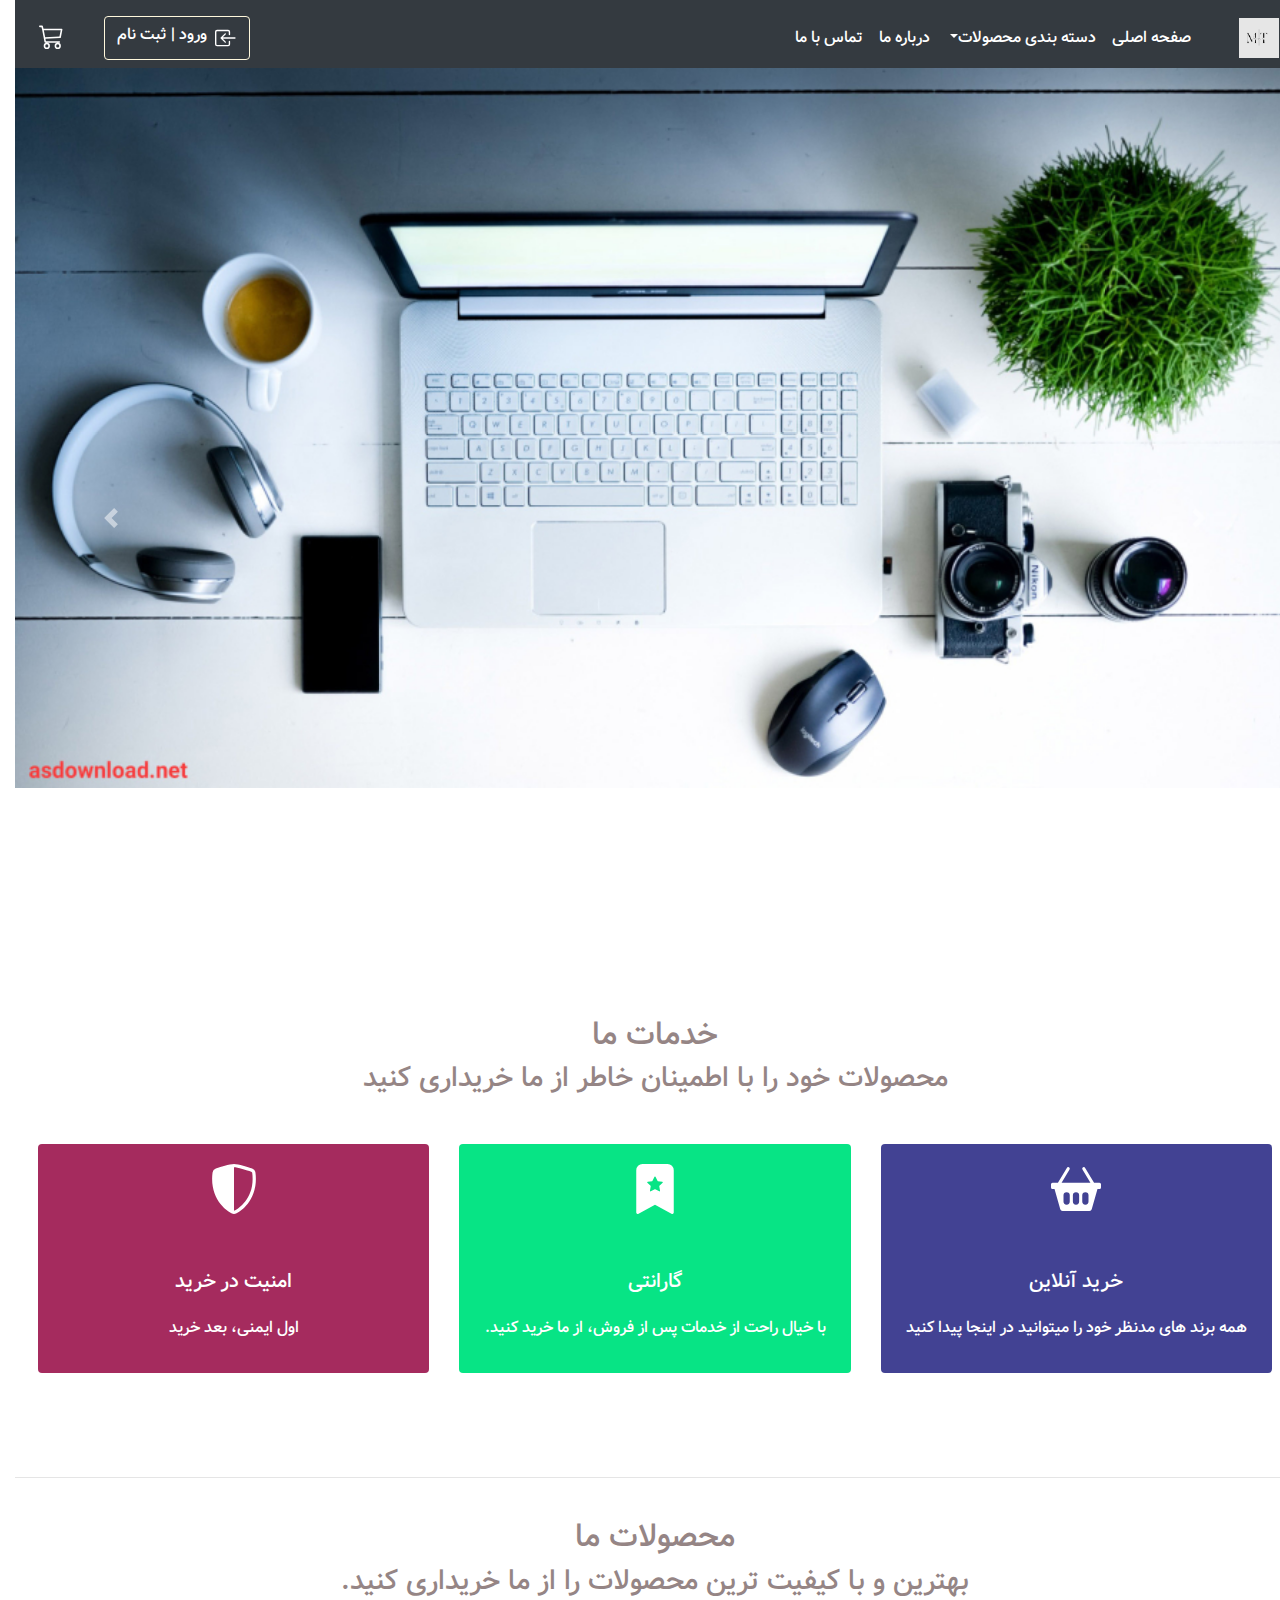
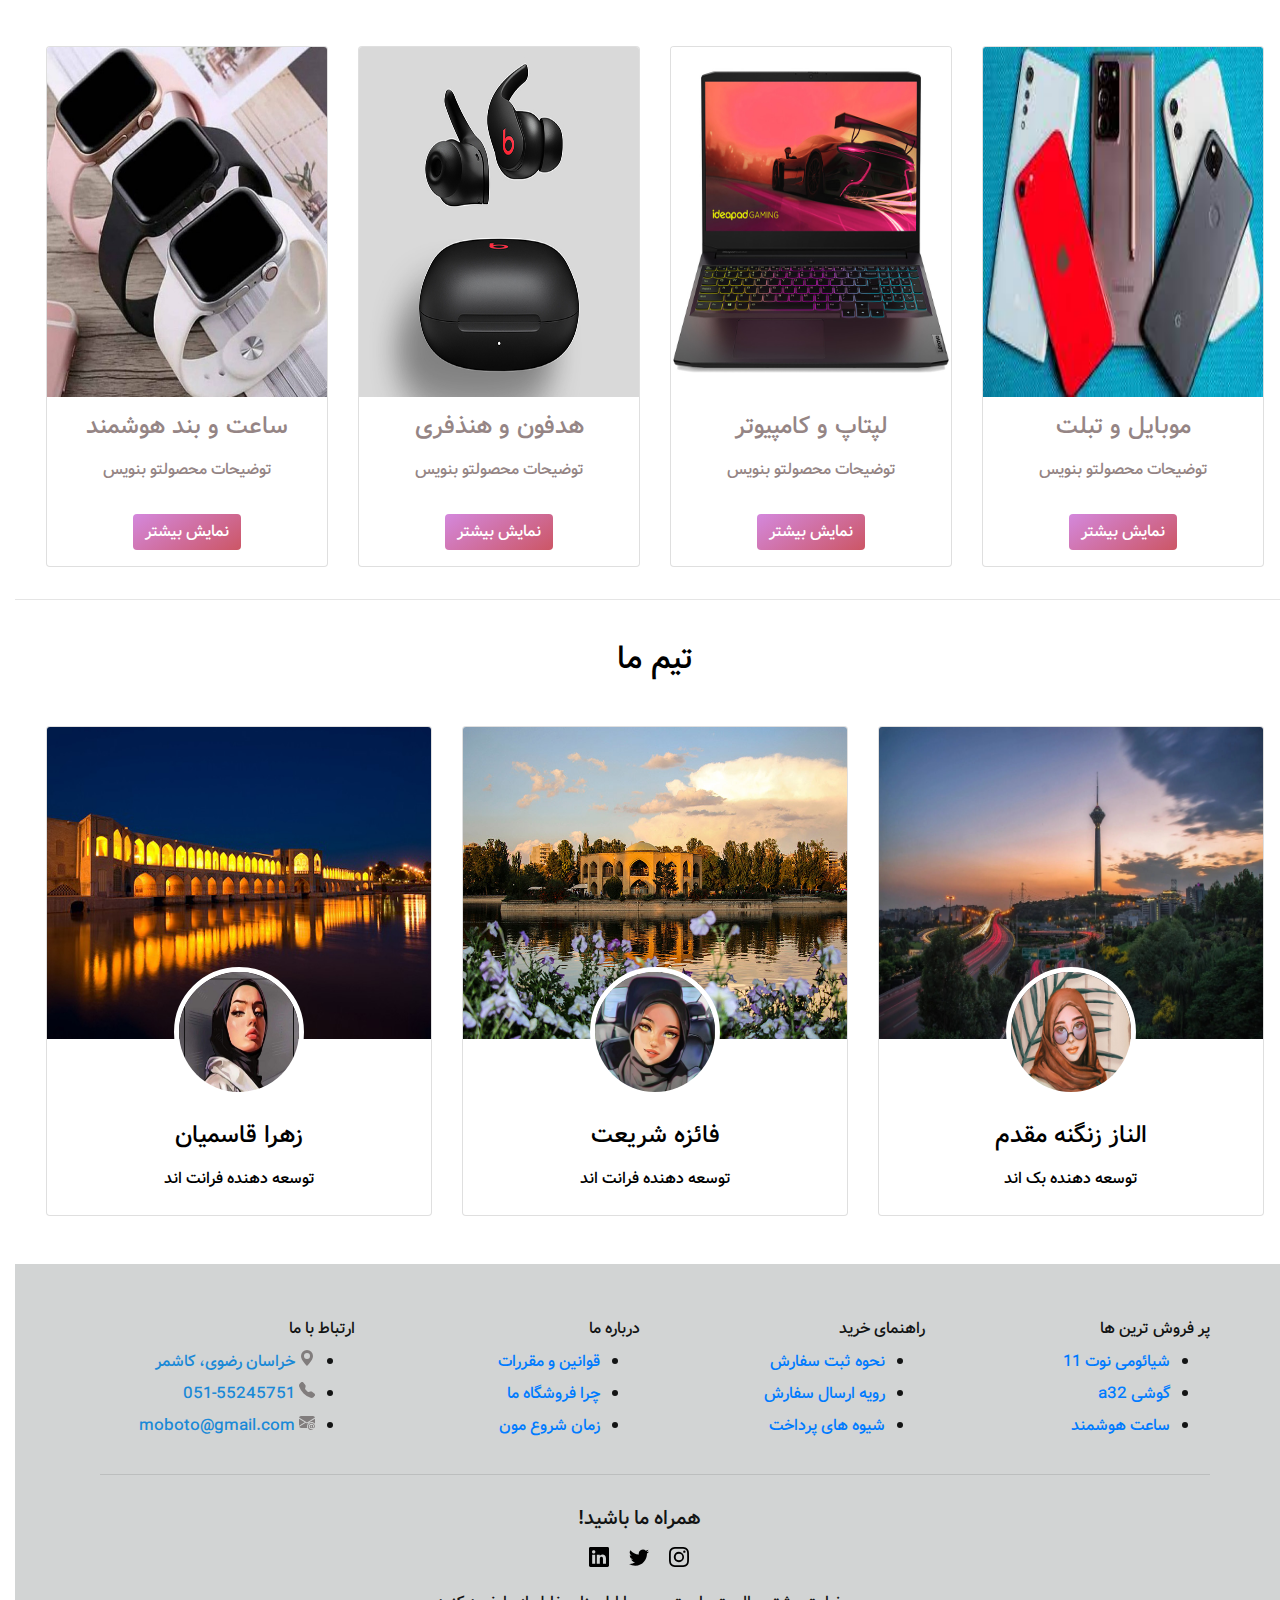
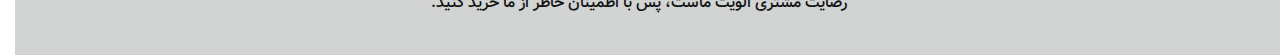
==== commit 085f49ca: "product-details-page" ====
--- a/html/index.html
+++ b/html/index.html
@@ -25,15 +25,14 @@
   <!--header-->
     <header>
         <nav class="navbar navbar-expand-lg navbar-dark bg-dark pt-3 overflow-hidden" id="main-menu">
-            <a href="#" class="navbar-brand">فروشگاه آنلاین</a>
+            <!--<a href="#" class="navbar-brand">فروشگاه آنلاین</a>-->
+            <img src="../img/logo.jpeg" width="40px" height="40px" alt="">
 
             <button class="navbar-toggler" data-toggle="collapse" data-target="#main-nav">
                 <span class="navbar-toggler-icon"></span>
-
             </button>
 
             <div class="collapse navbar-collapse justify-content-md-between" id="main-nav">
-
                 <!--tab-bar-->
                 <ul class="navbar-nav">
                     <li class="nav-item">
@@ -45,7 +44,7 @@
                         <div class="dropdown-menu">
                             <a href="#" class="dropdown-item" >لپتاپ</a>
                             <div class="dropdown-divider"></div>
-                            <a href="#" class="dropdown-item">موبایل</a>
+                            <a href="/html/mobile.html" class="dropdown-item">موبایل</a>
                             <div class="dropdown-divider"></div>
                             <a href="#" class="dropdown-item">کامپیوتر</a>
                         </div>
@@ -75,9 +74,12 @@
                     </div>
                   </a>
 
-                  <span class="bg-200 mx-3 d-none d-block styles_BaseLayoutHeaderUserSection__divider__5TsZs"></span>
+                  <span class="bg-neutral-200 mx-3 hidden lg:block styles_line" style="color: white;"></span>
+                  
+
+                  <!--<span class="bg-200 mx-3 d-none d-block styles_BaseLayoutHeaderUserSection__divider__5TsZs"></span>-->
                   <div class="pos-relative d-flex flex-column">
-                    <a href="" class="position-relative d-inline-flex pr-2 pl-0 p-lg-2 bg-000 radius py-2" data-cro-id="header-cart" style="color: white;">
+                    <a href="../html/shopping-cart.html" class="position-relative d-inline-flex pr-2 pl-0 p-lg-2 bg-000 radius py-2" data-cro-id="header-cart" style="color: white;">
                       <div class="d-flex">
                         <svg xmlns="http://www.w3.org/2000/svg" width="25" height="25" fill="currentColor" class="bi bi-cart3" viewBox="0 0 16 16">
                           <path d="M0 1.5A.5.5 0 0 1 .5 1H2a.5.5 0 0 1 .485.379L2.89 3H14.5a.5.5 0 0 1 .49.598l-1 5a.5.5 0 0 1-.465.401l-9.397.472L4.415 11H13a.5.5 0 0 1 0 1H4a.5.5 0 0 1-.491-.408L2.01 3.607 1.61 2H.5a.5.5 0 0 1-.5-.5zM3.102 4l.84 4.479 9.144-.459L13.89 4H3.102zM5 12a2 2 0 1 0 0 4 2 2 0 0 0 0-4zm7 0a2 2 0 1 0 0 4 2 2 0 0 0 0-4zm-7 1a1 1 0 1 1 0 2 1 1 0 0 1 0-2zm7 0a1 1 0 1 1 0 2 1 1 0 0 1 0-2z"/>
@@ -90,8 +92,7 @@
         </nav>
       <!--close navbar-->
 
-  <!--model-login-person-->
-  <!-- Modal -->
+  <!-- Modal begin-->
   <div class="modal fade" id="login-modal">
     <div class="modal-dialog">
       <div class="modal-content border-0">
@@ -155,7 +156,7 @@
       </div>
     </div>
   </div>
-  <!--close modal-->
+  <!--modal end-->
 
   <!--carousel begin-->
   <div id="mycarousel" class="carousel slide" data-ride="carousel">
@@ -316,45 +317,6 @@
   <!--product end-->
    <hr>
 
-  <!-- Instagram Section Begin -->
-  <!--<section class="instagram spad py-4">
-    <div class="container">
-        <div class="row">
-            <div class="col-lg-8">
-                <div class="instagram__pic">
-                    <div class="instagram__pic__item set-bg" data-setbg="">
-                      <img src="../img/teaser1.jpg" width="250px" height="250px" alt="">
-                    </div>
-                    <div class="instagram__pic__item set-bg" data-setbg="">
-                      <img src="../img/teaser2.jpg" width="250px" height="250px" alt="">
-                    </div>
-                    <div class="instagram__pic__item set-bg" data-setbg="">
-                      <img src="../img/teaser3.jpg" width="250px" height="250px" alt="">
-                    </div>
-                    <div class="instagram__pic__item set-bg" data-setbg="">
-                      <img src="../img/teaser4.jpg" width="250px" height="250px" alt="">
-                    </div>
-                    <div class="instagram__pic__item set-bg" data-setbg="">
-                      <img src="../img/teaser5.jpg" width="250px" height="250px" alt="">
-                    </div>
-                    <div class="instagram__pic__item set-bg" data-setbg="">
-                      <img src="../img/teaser6.jpg" width="250px" height="250px" alt="">
-                    </div>
-                </div>
-            </div>
-            <div class="col-lg-4">
-                <div class="instagram__text">
-                    <h2>Instagram</h2>
-                    <p>Lorem ipsum dolor sit amet, consectetur adipiscing elit, sed do eiusmod tempor incididunt ut
-                    labore et dolore magna aliqua.</p>
-                    <h3>#Male_Fashion</h3>
-                </div>
-            </div>
-        </div>
-    </div>
-</section>-->
-<!-- Instagram Section End -->
-
 <!--team begin-->
 <section class="services overflow-hidden" id="team">
   <div class="cuntainer">
@@ -415,41 +377,17 @@
 <footer class="footer" style="color: rgb(19, 20, 20); background-color:rgb(210, 212, 212);">
   <div class="container mt-5">
       <div class="row pt-4">
-          <!--<div class="col-lg-3 col-md-6 col-sm-6" id="footer">
-              <div class="footer__about" >
-                  <div class="footer__logo">
-                      <a href="#"><img src="img/footer-logo.png" alt=""></a>
-                      <svg xmlns="http://www.w3.org/2000/svg" width="20" height="20" fill="currentColor" class="bi bi-browser-edge" viewBox="0 0 16 16">
-                        <path d="M9.482 9.341c-.069.062-.17.153-.17.309 0 .162.107.325.3.456.877.613 2.521.54 2.592.538h.002c.667 0 1.32-.18 1.894-.519A3.838 3.838 0 0 0 16 6.819c.018-1.316-.44-2.218-.666-2.664l-.04-.08C13.963 1.487 11.106 0 8 0A8 8 0 0 0 .473 5.29C1.488 4.048 3.183 3.262 5 3.262c2.83 0 5.01 1.885 5.01 4.797h-.004v.002c0 .338-.168.832-.487 1.244l.006-.006a.594.594 0 0 1-.043.041Z"/>
-                        <path d="M.01 7.753a8.137 8.137 0 0 0 .753 3.641 8 8 0 0 0 6.495 4.564 5.21 5.21 0 0 1-.785-.377h-.01l-.12-.075a5.45 5.45 0 0 1-1.56-1.463A5.543 5.543 0 0 1 6.81 5.8l.01-.004.025-.012c.208-.098.62-.292 1.167-.285.129.001.257.012.384.033a4.037 4.037 0 0 0-.993-.698l-.01-.005C6.348 4.282 5.199 4.263 5 4.263c-2.44 0-4.824 1.634-4.99 3.49Zm10.263 7.912c.088-.027.177-.054.265-.084-.102.032-.204.06-.307.086l.042-.002Z"/>
-                        <path d="M10.228 15.667a5.21 5.21 0 0 0 .303-.086l.082-.025a8.019 8.019 0 0 0 4.162-3.3.25.25 0 0 0-.331-.35c-.215.112-.436.21-.663.294a6.367 6.367 0 0 1-2.243.4c-2.957 0-5.532-2.031-5.532-4.644.002-.135.017-.268.046-.399a4.543 4.543 0 0 0-.46 5.898l.003.005c.315.441.707.821 1.158 1.121h.003l.144.09c.877.55 1.721 1.078 3.328.996Z"/>
-                      </svg>
-
-                      <svg xmlns="http://www.w3.org/2000/svg" width="20" height="20" fill="currentColor" class="bi bi-browser-firefox" viewBox="0 0 16 16">
-                        <path d="M13.384 3.408c.535.276 1.22 1.152 1.556 1.963a7.98 7.98 0 0 1 .503 3.897l-.009.077a8.533 8.533 0 0 1-.026.224A7.758 7.758 0 0 1 .006 8.257v-.04c.016-.363.055-.724.114-1.082.01-.074.075-.42.09-.489l.01-.051a6.551 6.551 0 0 1 1.041-2.35c.217-.31.46-.6.725-.87.233-.238.487-.456.758-.65a1.5 1.5 0 0 1 .26-.137c-.018.268-.04 1.553.268 1.943h.003a5.744 5.744 0 0 1 1.868-1.443 3.597 3.597 0 0 0 .021 1.896c.07.047.137.098.2.152.107.09.226.207.454.433l.068.066.009.009a1.933 1.933 0 0 0 .213.18c.383.287.943.563 1.306.741.201.1.342.168.359.193l.004.008c-.012.193-.695.858-.933.858-2.206 0-2.564 1.335-2.564 1.335.087.997.714 1.839 1.517 2.357a3.72 3.72 0 0 0 .439.241c.076.034.152.065.228.094.325.115.665.18 1.01.194 3.043.143 4.155-2.804 3.129-4.745v-.001a3.005 3.005 0 0 0-.731-.9 2.945 2.945 0 0 0-.571-.37l-.003-.002a2.679 2.679 0 0 1 1.87.454 3.915 3.915 0 0 0-3.396-1.983c-.078 0-.153.005-.23.01l-.042.003V4.31h-.002a3.882 3.882 0 0 0-.8.14 6.454 6.454 0 0 0-.333-.314 2.321 2.321 0 0 0-.2-.152 3.594 3.594 0 0 1-.088-.383 4.88 4.88 0 0 1 1.352-.289l.05-.003c.052-.004.125-.01.205-.012C7.996 2.212 8.733.843 10.17.002l-.003.005.003-.001.002-.002h.002l.002-.002a.028.028 0 0 1 .015 0 .02.02 0 0 1 .012.007 2.408 2.408 0 0 0 .206.48c.06.103.122.2.183.297.49.774 1.023 1.379 1.543 1.968.771.874 1.512 1.715 2.036 3.02l-.001-.013a8.06 8.06 0 0 0-.786-2.353Z"/>
-                      </svg>
-
-                      <svg xmlns="http://www.w3.org/2000/svg" width="20" height="20" fill="currentColor" class="bi bi-browser-edge" viewBox="0 0 16 16">
-                        <path d="M9.482 9.341c-.069.062-.17.153-.17.309 0 .162.107.325.3.456.877.613 2.521.54 2.592.538h.002c.667 0 1.32-.18 1.894-.519A3.838 3.838 0 0 0 16 6.819c.018-1.316-.44-2.218-.666-2.664l-.04-.08C13.963 1.487 11.106 0 8 0A8 8 0 0 0 .473 5.29C1.488 4.048 3.183 3.262 5 3.262c2.83 0 5.01 1.885 5.01 4.797h-.004v.002c0 .338-.168.832-.487 1.244l.006-.006a.594.594 0 0 1-.043.041Z"/>
-                        <path d="M.01 7.753a8.137 8.137 0 0 0 .753 3.641 8 8 0 0 0 6.495 4.564 5.21 5.21 0 0 1-.785-.377h-.01l-.12-.075a5.45 5.45 0 0 1-1.56-1.463A5.543 5.543 0 0 1 6.81 5.8l.01-.004.025-.012c.208-.098.62-.292 1.167-.285.129.001.257.012.384.033a4.037 4.037 0 0 0-.993-.698l-.01-.005C6.348 4.282 5.199 4.263 5 4.263c-2.44 0-4.824 1.634-4.99 3.49Zm10.263 7.912c.088-.027.177-.054.265-.084-.102.032-.204.06-.307.086l.042-.002Z"/>
-                        <path d="M10.228 15.667a5.21 5.21 0 0 0 .303-.086l.082-.025a8.019 8.019 0 0 0 4.162-3.3.25.25 0 0 0-.331-.35c-.215.112-.436.21-.663.294a6.367 6.367 0 0 1-2.243.4c-2.957 0-5.532-2.031-5.532-4.644.002-.135.017-.268.046-.399a4.543 4.543 0 0 0-.46 5.898l.003.005c.315.441.707.821 1.158 1.121h.003l.144.09c.877.55 1.721 1.078 3.328.996Z"/>
-                      </svg>
-                  </div>
-                  <p class="py-3">رضایت مشتری الویت ماست، پس با اطمینان خاطر از ما خرید کنید.</p>
-                  <a href="#"><img src="img/payment.png" alt=""></a>
-              </div>
-          </div>-->
-          <div class="col-lg-2 offset-lg-1 col-md-3 col-sm-6">
+          <div class="col-md-3 col-sm-6">
               <div class="footer__widget" id="footer">
                   <h6>پر فروش ترین ها</h6>
                   <ul>
                       <li><a href="#">شیائومی نوت 11</a></li>
                       <li><a href="#">گوشی a32</a></li>
                       <li><a href="#">ساعت هوشمند</a></li>
-                      <li><a href="#">ایرپاد</a></li>
                   </ul>
               </div>
           </div>
+
           <div class="col-md-3 col-sm-6">
               <div class="footer__widget" id="footer"  >
                   <h6>راهنمای خرید</h6>
@@ -461,18 +399,7 @@
                   </ul>
               </div>
           </div>
-          <!--<div class="col-lg-3 offset-lg-1 col-md-6 col-sm-6">
-              <div class="footer__widget">
-                  <h6>درباره ما</h6>
-                  <div class="footer__newslatter">
-                      <p>Be the first to know about new arrivals, look books, sales & promos!</p>
-                      <form action="#">
-                          <input type="text" placeholder="Your email">
-                          <button type="submit"><span class="icon_mail_alt"></span></button>
-                      </form>
-                  </div>
-              </div>
-          </div>-->
+
           <div class="col-md-3 col-sm-6">
             <div class="footer__widget" id="footer"  >
                 <h6>درباره ما</h6>
@@ -484,6 +411,56 @@
                 </ul>
             </div>
         </div>
+
+        <div class="col-md-3 col-sm-6">
+          <div class="footer__widget" id="footer"  >
+              <h6>ارتباط با ما</h6>
+              <ul>
+                  <li class="list_loction">
+                    <div class="location_phon_email">
+                      <svg xmlns="http://www.w3.org/2000/svg" width="16" height="16" fill="currentColor" class="bi bi-geo-alt-fill color_icon" viewBox="0 0 16 16">
+                        <path d="M8 16s6-5.686 6-10A6 6 0 0 0 2 6c0 4.314 6 10 6 10zm0-7a3 3 0 1 1 0-6 3 3 0 0 1 0 6z"/>
+                      </svg>
+                      خراسان رضوی، کاشمر
+
+                    </div>
+                    <!--<div class="location_text">
+                      خراسان رضوی، کاشمر
+                    </div>-->
+                  </li>
+
+                  <li class="phon">
+                    <div class="location_phon_email">
+                      <svg xmlns="http://www.w3.org/2000/svg" width="16" height="16" fill="currentColor" class="bi bi-telephone-fill color_icon" viewBox="0 0 16 16">
+                        <path fill-rule="evenodd" d="M1.885.511a1.745 1.745 0 0 1 2.61.163L6.29 2.98c.329.423.445.974.315 1.494l-.547 2.19a.678.678 0 0 0 .178.643l2.457 2.457a.678.678 0 0 0 .644.178l2.189-.547a1.745 1.745 0 0 1 1.494.315l2.306 1.794c.829.645.905 1.87.163 2.611l-1.034 1.034c-.74.74-1.846 1.065-2.877.702a18.634 18.634 0 0 1-7.01-4.42 18.634 18.634 0 0 1-4.42-7.009c-.362-1.03-.037-2.137.703-2.877L1.885.511z"/>
+                      </svg>
+                      051-55245751
+                    </div>
+                    <!--<div class="location_text">
+                      خراسان رضوی، کاشمر
+                    </div>-->
+                  </li>
+
+                  <li class="email">
+                    <div class="location_phon_email">
+                      <svg xmlns="http://www.w3.org/2000/svg" width="16" height="16" fill="currentColor" class="bi bi-envelope-at-fill color_icon" viewBox="0 0 16 16">
+                        <path d="M2 2A2 2 0 0 0 .05 3.555L8 8.414l7.95-4.859A2 2 0 0 0 14 2H2Zm-2 9.8V4.698l5.803 3.546L0 11.801Zm6.761-2.97-6.57 4.026A2 2 0 0 0 2 14h6.256A4.493 4.493 0 0 1 8 12.5a4.49 4.49 0 0 1 1.606-3.446l-.367-.225L8 9.586l-1.239-.757ZM16 9.671V4.697l-5.803 3.546.338.208A4.482 4.482 0 0 1 12.5 8c1.414 0 2.675.652 3.5 1.671Z"/>
+                        <path d="M15.834 12.244c0 1.168-.577 2.025-1.587 2.025-.503 0-1.002-.228-1.12-.648h-.043c-.118.416-.543.643-1.015.643-.77 0-1.259-.542-1.259-1.434v-.529c0-.844.481-1.4 1.26-1.4.585 0 .87.333.953.63h.03v-.568h.905v2.19c0 .272.18.42.411.42.315 0 .639-.415.639-1.39v-.118c0-1.277-.95-2.326-2.484-2.326h-.04c-1.582 0-2.64 1.067-2.64 2.724v.157c0 1.867 1.237 2.654 2.57 2.654h.045c.507 0 .935-.07 1.18-.18v.731c-.219.1-.643.175-1.237.175h-.044C10.438 16 9 14.82 9 12.646v-.214C9 10.36 10.421 9 12.485 9h.035c2.12 0 3.314 1.43 3.314 3.034v.21Zm-4.04.21v.227c0 .586.227.8.581.8.31 0 .564-.17.564-.743v-.367c0-.516-.275-.708-.572-.708-.346 0-.573.245-.573.791Z"/>
+                      </svg>
+                      moboto@gmail.com
+                    </div>
+                    <!--<div class="location_text">
+                      خراسان رضوی، کاشمر
+                    </div>-->
+                  </li>
+
+                  
+              </ul>
+          </div>
+      </div>
+
+
+
 
       </div>
       <hr>
@@ -526,11 +503,6 @@
 <!-- Footer Section End -->
 
 
-
-
-
-
-
   <!--script begin-->
   <script
       src="https://cdn.jsdelivr.net/npm/jquery@3.5.1/dist/jquery.slim.min.js"
@@ -551,7 +523,5 @@
   </script>
   <!--script end-->
 
-    
-
 </body>
 </html>--- a/css/style.css
+++ b/css/style.css
@@ -144,13 +144,17 @@
     margin-bottom: 45px;
 }
 
+.shop_sidebar_search form{
+    position: relative;
+}
+
 .shop_sidebar_search form input{
     width: 100%;
     font-size: 15px;
     color: #b7b7b7;
-    padding: 15px;
+    padding: 0 15px;
     border: 1px solid #e5e5e5;
-    height: 42px;
+    height: 46px;
 }
 
 .shop_sidebar_search form button{
@@ -159,12 +163,26 @@
     border: none;
     background: transparent;
     position: absolute;
-    
-    /*right: 0;*/
     padding: 0 15px;
-    top: 10px;
-    /*height: 100%;*/
-    left: 15px;
+    left: 0;
+    top: 50%;
+    transform: translateY(-50%);
+}
+
+form.shop_product_option_right {
+    padding-right: inherit;
+    padding-top: 2px;
+}
+
+form.shop_product_option_right label{
+    margin-bottom: 0;
+}
+
+.shop_product_option_left p {
+    margin-top: 0;
+    margin-bottom: 0;
+    text-align: end;
+    padding-left: 15px;
 }
 
 .shop_sidebar_accordion .card-body{
@@ -175,9 +193,13 @@
 }
 
 .shop_product_option {
-    border: 2px solid #ede6e6;
-    padding: 0px;
-    
+    height: 46px;
+    padding: 0 5px;
+    border: 1px solid #e5e5e5;
+}
+
+.shop_product_option > .row > div{
+    height: fit-content;
 }
 
  /*.product_item_picture{
@@ -234,3 +256,41 @@
 .product_pagination a.active {
     border-color: #111111;
 }
+
+/*hover*/
+.product_item:hover .add-cart{
+    top: -8px;
+    visibility: visible;
+    opacity: 1;
+    
+}
+
+.product_item .add-cart{
+    position: relative;
+    top: 0px;
+    visibility: hidden;
+    opacity: 0;
+    transition: 0.5s;
+    color: #ed1c24;
+}
+
+.lg\:block {
+    display: block;
+}
+
+/*fotter*/
+.footer__widget .location_icon{
+    float: right;
+}
+
+.footer ul li{
+    line-height: 32px;
+}
+
+.location_phon_email{
+    color: rgb(26 137 215);
+}
+
+.color_icon{
+   color: rgb(129, 125, 125);
+}
